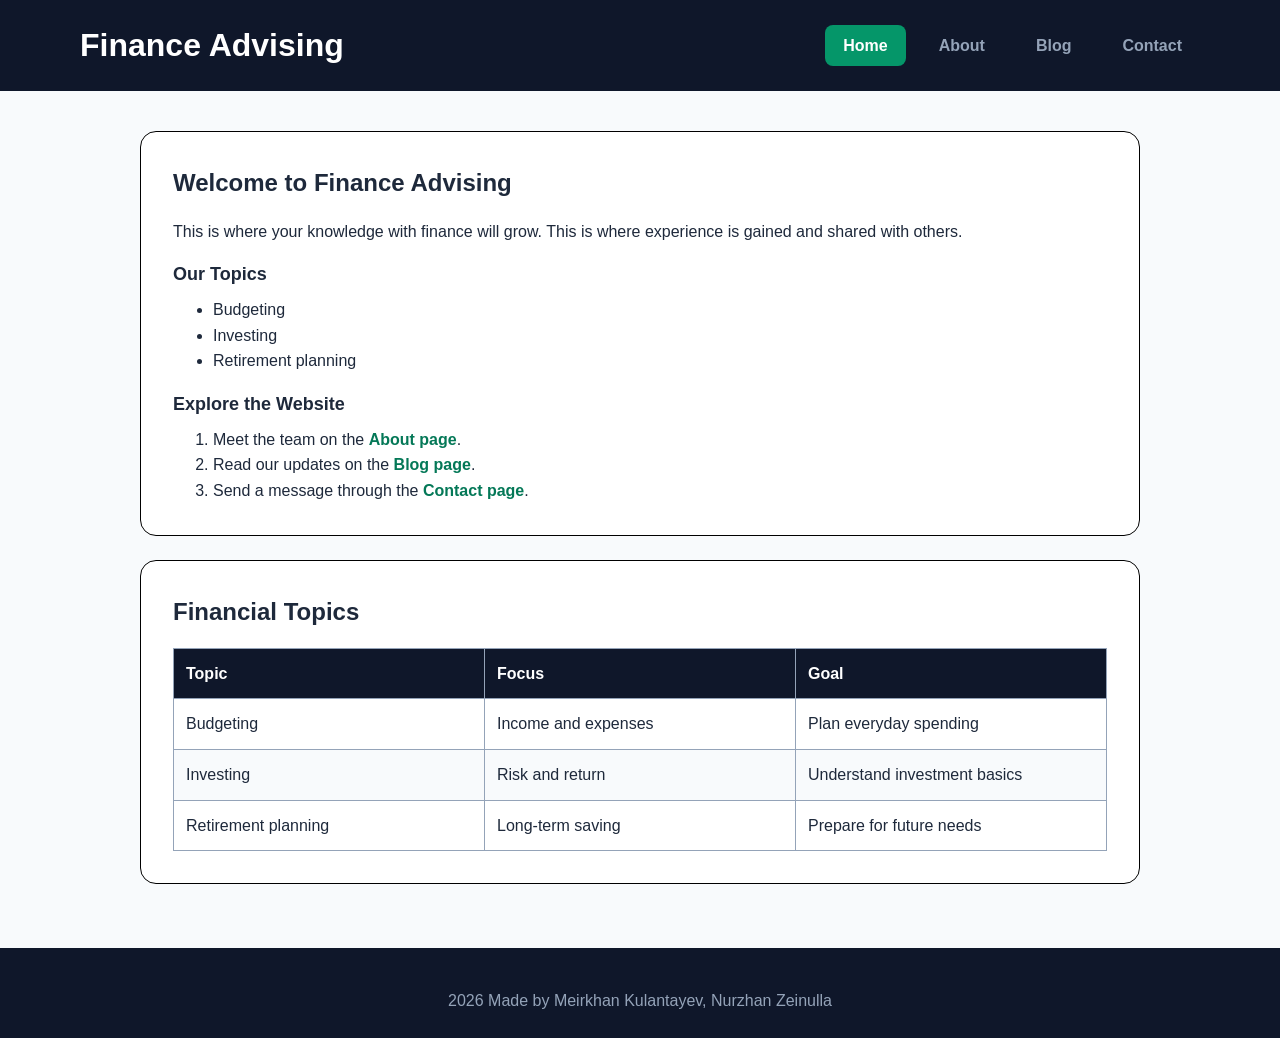
==== index.html @ 06b33c10 "index and contacts" ====
<!DOCTYPE html>
<html lang="en">
<head>
    <meta charset="UTF-8">
    <meta name="viewport" content="width=device-width, initial-scale=1.0">
    <link rel="stylesheet" href="css/style.css">
    <title>Home | Finance Advising</title>
</head>
<body class="assignment-page">

    <header>
        <div class = "logo">
            <h1>Finance Advising</h1>
        </div>

        <nav class = "nav" aria-label="Main navigation">
            <ul id = "nav-items">
                <li class="active"><a href = "index.html" aria-current="page">Home</a></li>
                <li><a href = "about.html">About</a></li>
                <li><a href = "blog.html">Blog</a></li>
                <li><a href = "contact.html">Contact</a></li>
            </ul>
        </nav>
    </header>

    <main> 
        <section class="content-card">
            <h2>Welcome to Finance Advising</h2>
            <p>This is where your knowledge with finance will grow. This is where experience is gained and shared with others.</p>
            <h3>Our Topics</h3>
            <ul>
                <li>Budgeting</li>
                <li>Investing</li>
                <li>Retirement planning</li>
            </ul>
            <h3>Explore the Website</h3>
            <ol>
                <li>Meet the team on the <a href="about.html">About page</a>.</li>
                <li>Read our updates on the <a href="blog.html">Blog page</a>.</li>
                <li>Send a message through the <a href="contact.html">Contact page</a>.</li>
            </ol>
        </section>

        <section class="content-card">
            <h2>Financial Topics</h2>
            <table>
                <thead>
                    <tr><th scope="col">Topic</th><th scope="col">Focus</th><th scope="col">Goal</th></tr>
                </thead>
                <tbody>
                    <tr><td>Budgeting</td><td>Income and expenses</td><td>Plan everyday spending</td></tr>
                    <tr><td>Investing</td><td>Risk and return</td><td>Understand investment basics</td></tr>
                    <tr><td>Retirement planning</td><td>Long-term saving</td><td>Prepare for future needs</td></tr>
                </tbody>
            </table>
        </section>

    </main>

    <footer class = "footer">
        <p>2026 Made by Meirkhan Kulantayev, Nurzhan Zeinulla</p>
    </footer>
    
</body>

</html>
---- css/style.css ----
* {
    margin: 0px;
    box-sizing: border-box;
    font-family: sans-serif;
}

body{
    display: flex;
    flex-direction: column;

    min-height: 100vh;

    background-color: #F8FAFC;
    color: #1E293B;
}


header{
    width: 100%;
    position: fixed;
    top: 0;
    left: 0;

    display: flex;
    align-items: center;
    justify-content: space-between;

    padding: 25px 80px;

    background-color: #0F172A;
    color: #FFFFFF;
}

header {
    width: 100%;
    position: fixed;
    top: 0;
    left: 0;

    display: flex;
    align-items: center;
    justify-content: space-between;

    padding: 20px 80px;

    background-color: #0F172A;
    color: #FFFFFF;
}


#nav-items{
    display: flex;
    align-items: center;
    list-style: none;
    gap: 15px;
}

#nav-items li a{
    display: inline-block;

    font-weight: 600;
    font-size: 16px;
    text-transform: capitalize;
    text-decoration: none;

    color: #94A3B8;

    padding: 8px 18px;
    border-radius: 8px;
}

#nav-items li a:hover{
    color: #FFFFFF;
}

#nav-items li.active a {
    background-color: #059669;
    color: #FFFFFF;
}


main {
    flex: 1;
    margin-top: 80px; 
    padding: 40px 100px;
    margin-left: auto;
    margin-right: auto;
    width: 100%;
}


.creators, .values, .post{
    margin-bottom: 24px;
    background-color: #FFFFFF;
    padding: 32px;
    border-radius: 16px;
    border: 1px solid #000000;
}

.creators{
    text-align: center;
}

.profile-img{
    width: 250px;
    height: 250px;
    border-radius: 50%;
    object-fit: cover;
    margin-bottom: 16px;
}

.values ul{
    list-style-type: none;
    display: flex;
    flex-direction: column;
    gap: 12px;
    margin-top: 12px;
}

.blog-posts{
    display: flex;
    flex-direction: column;
    gap: 20px;
}



.assignment-page {
    line-height: 1.6;
}

.assignment-page header {
    position: static;
    flex-wrap: wrap;
    gap: 16px;
}

.assignment-page main {
    max-width: 1200px;
    margin-top: 0;
}

.assignment-page h1 { font-size: 2rem; }
.assignment-page h2 { font-size: 1.5rem; margin-bottom: 16px; }
.assignment-page h3 { font-size: 1.125rem; margin: 16px 0 8px; }
.assignment-page p { margin-top: 16px; }

.content-card {
    margin-bottom: 24px;
    padding: 32px;
    border: 1px solid #000000;
    border-radius: 16px;
    background-color: #FFFFFF;
}

.content-card a {
    color: #047857;
    text-decoration: none;
    font-weight: 600;
}

.content-card a:hover { color: #0F172A; }

.team-members {
    display: flex;
    flex-wrap: wrap;
    gap: 32px;
    text-align: center;
}

.team-members .profile-img {
    width: 180px;
    height: 180px;
    max-width: 100%;
    margin-bottom: 0;
}

.content-card table {
    width: 100%;
    border-collapse: collapse;
    table-layout: fixed;
}

.content-card th, .content-card td {
    padding: 12px;
    border: 1px solid #94A3B8;
    text-align: left;
    overflow-wrap: anywhere;
}

.content-card th { background-color: #0F172A; color: #FFFFFF; }
.content-card tbody tr:nth-child(even) { background-color: #F8FAFC; }

#contact-form {
    display: flex;
    flex-direction: column;
    max-width: 640px;
    gap: 8px;
}

#contact-form label { font-weight: 600; }

#contact-form input, #contact-form select, #contact-form textarea {
    width: 100%;
    padding: 12px;
    margin-bottom: 16px;
    border: 1px solid #94A3B8;
    border-radius: 8px;
    background-color: #F8FAFC;
    color: #1E293B;
    font: inherit;
}

#contact-form textarea { resize: vertical; }

#contact-form button {
    align-self: flex-start;
    padding: 12px 24px;
    border: 1px solid #047857;
    border-radius: 8px;
    background-color: #047857;
    color: #FFFFFF;
    font: inherit;
    font-weight: 600;
    cursor: pointer;
}

#contact-form button:hover { background-color: #065F46; }

#contact-form input:focus, #contact-form select:focus,
#contact-form textarea:focus, #contact-form button:focus-visible,
.assignment-page a:focus-visible {
    outline: 3px solid #059669;
    outline-offset: 3px;
}

@media (max-width: 700px) {
    .assignment-page header { padding: 20px; }
    .assignment-page #nav-items { padding: 0; gap: 4px; flex-wrap: wrap; }
    .assignment-page #nav-items a { padding: 8px 12px; }
    .assignment-page main { padding: 24px 16px; }
    .content-card { padding: 20px; }
    .content-card th, .content-card td { padding: 8px; }
}

.footer{
    text-align: center;
    background-color: #0F172A;
    padding: 24px;
    background-color: #0F172A;
    color: #94A3B8;
}
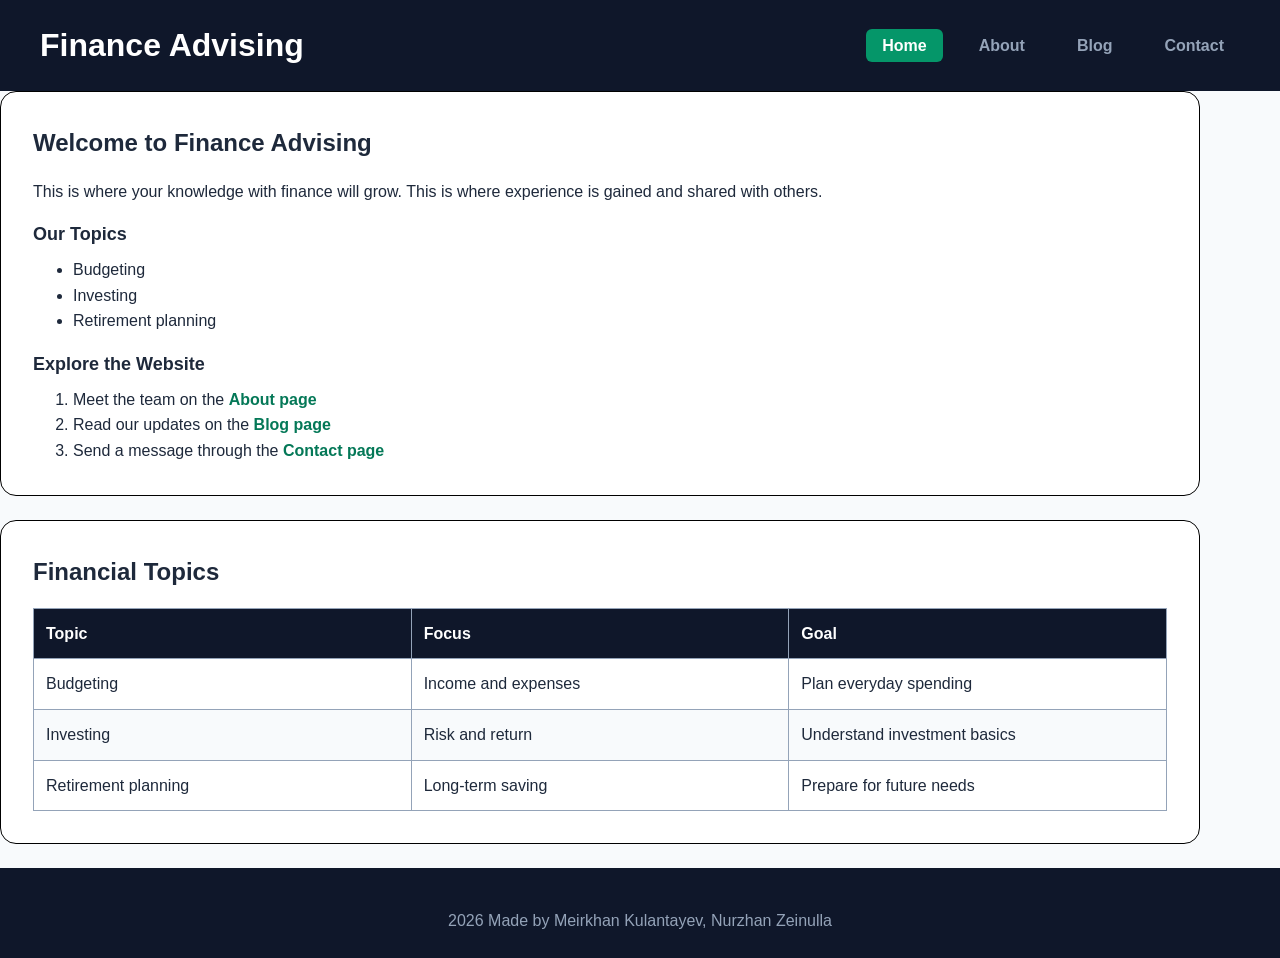
==== commit 31406b60: "stable 7 (awaiting Nurzhan)" ====
--- a/index.html
+++ b/index.html
@@ -1,66 +1,68 @@
 <!DOCTYPE html>
 <html lang="en">
-<head>
-    <meta charset="UTF-8">
-    <meta name="viewport" content="width=device-width, initial-scale=1.0">
-    <link rel="stylesheet" href="css/style.css">
-    <title>Home | Finance Advising</title>
-</head>
-<body class="assignment-page">
+    <head>
+        <meta charset="UTF-8">
+        <meta name="viewport" content="width=device-width, initial-scale=1.0">
+        <!-- Authors: Meirkhan Kulantayev, Nurzhan Zeinulla -->
+        <link rel="stylesheet" href="css/style.css">
+        <title>Home | Finance Advising</title>
+    </head>
+    
+    <body class="assignment-page">
 
-    <header>
-        <div class = "logo">
-            <h1>Finance Advising</h1>
-        </div>
+        <header>
+            <div class = "logo">
+                <h1>Finance Advising</h1>
+            </div>
 
-        <nav class = "nav" aria-label="Main navigation">
-            <ul id = "nav-items">
-                <li class="active"><a href = "index.html" aria-current="page">Home</a></li>
-                <li><a href = "about.html">About</a></li>
-                <li><a href = "blog.html">Blog</a></li>
-                <li><a href = "contact.html">Contact</a></li>
-            </ul>
-        </nav>
-    </header>
+            <nav class = "nav" aria-label="Main navigation">
+                <ul id = "nav-items">
+                    <li class="active"><a href = "index.html" aria-current="page">Home</a></li>
+                    <li><a href = "about.html">About</a></li>
+                    <li><a href = "blog.html">Blog</a></li>
+                    <li><a href = "contact.html">Contact</a></li>
+                </ul>
+            </nav>
+        </header>
 
-    <main> 
-        <section class="content-card">
-            <h2>Welcome to Finance Advising</h2>
-            <p>This is where your knowledge with finance will grow. This is where experience is gained and shared with others.</p>
-            <h3>Our Topics</h3>
-            <ul>
-                <li>Budgeting</li>
-                <li>Investing</li>
-                <li>Retirement planning</li>
-            </ul>
-            <h3>Explore the Website</h3>
-            <ol>
-                <li>Meet the team on the <a href="about.html">About page</a>.</li>
-                <li>Read our updates on the <a href="blog.html">Blog page</a>.</li>
-                <li>Send a message through the <a href="contact.html">Contact page</a>.</li>
-            </ol>
-        </section>
+        <main> 
+            <section class="content-card">
+                <h2>Welcome to Finance Advising</h2>
+                <p>This is where your knowledge with finance will grow. This is where experience is gained and shared with others.</p>
+                <h3>Our Topics</h3>
+                <ul>
+                    <li>Budgeting</li>
+                    <li>Investing</li>
+                    <li>Retirement planning</li>
+                </ul>
+                <h3>Explore the Website</h3>
+                <ol>
+                    <li>Meet the team on the <a href="about.html">About page</a></li>
+                    <li>Read our updates on the <a href="blog.html">Blog page</a></li>
+                    <li>Send a message through the <a href="contact.html">Contact page</a></li>
+                </ol>
+            </section>
 
-        <section class="content-card">
-            <h2>Financial Topics</h2>
-            <table>
-                <thead>
-                    <tr><th scope="col">Topic</th><th scope="col">Focus</th><th scope="col">Goal</th></tr>
-                </thead>
-                <tbody>
-                    <tr><td>Budgeting</td><td>Income and expenses</td><td>Plan everyday spending</td></tr>
-                    <tr><td>Investing</td><td>Risk and return</td><td>Understand investment basics</td></tr>
-                    <tr><td>Retirement planning</td><td>Long-term saving</td><td>Prepare for future needs</td></tr>
-                </tbody>
-            </table>
-        </section>
+            <section class="content-card">
+                <h2>Financial Topics</h2>
+                <table>
+                    <thead>
+                        <tr><th scope="col">Topic</th><th scope="col">Focus</th><th scope="col">Goal</th></tr>
+                    </thead>
+                    <tbody>
+                        <tr><td>Budgeting</td><td>Income and expenses</td><td>Plan everyday spending</td></tr>
+                        <tr><td>Investing</td><td>Risk and return</td><td>Understand investment basics</td></tr>
+                        <tr><td>Retirement planning</td><td>Long-term saving</td><td>Prepare for future needs</td></tr>
+                    </tbody>
+                </table>
+            </section>
 
-    </main>
+        </main>
 
-    <footer class = "footer">
-        <p>2026 Made by Meirkhan Kulantayev, Nurzhan Zeinulla</p>
-    </footer>
-    
-</body>
+        <footer class = "footer">
+            <p>2026 Made by Meirkhan Kulantayev, Nurzhan Zeinulla</p>
+        </footer>
+        
+    </body>
 
 </html>
--- a/css/style.css
+++ b/css/style.css
@@ -1,75 +1,52 @@
+html {
+    scroll-behavior: smooth;
+}
+
 * {
     margin: 0px;
     box-sizing: border-box;
     font-family: sans-serif;
 }
 
-body{
-    display: flex;
-    flex-direction: column;
-
+body {
+    display: flex;
+    flex-direction: column;
     min-height: 100vh;
-
     background-color: #F8FAFC;
     color: #1E293B;
-}
-
-
-header{
-    width: 100%;
-    position: fixed;
-    top: 0;
-    left: 0;
-
+    line-height: 1.6;
+}
+
+header {
     display: flex;
     align-items: center;
     justify-content: space-between;
-
-    padding: 25px 80px;
-
+    padding: 1.25rem 2.5rem;
     background-color: #0F172A;
     color: #FFFFFF;
 }
 
-header {
-    width: 100%;
-    position: fixed;
-    top: 0;
-    left: 0;
-
-    display: flex;
-    align-items: center;
-    justify-content: space-between;
-
-    padding: 20px 80px;
-
-    background-color: #0F172A;
-    color: #FFFFFF;
-}
-
-
-#nav-items{
+.logo {
+    font-size: 1.5rem;
+    font-weight: bold;
+}
+
+.nav #nav-items {
     display: flex;
     align-items: center;
     list-style: none;
-    gap: 15px;
-}
-
-#nav-items li a{
-    display: inline-block;
-
+    gap: 1.25rem;
+}
+
+.nav a {
+    color: #94A3B8;
+    text-decoration: none;
     font-weight: 600;
-    font-size: 16px;
-    text-transform: capitalize;
-    text-decoration: none;
-
-    color: #94A3B8;
-
-    padding: 8px 18px;
-    border-radius: 8px;
-}
-
-#nav-items li a:hover{
+    padding: 0.5rem 1rem;
+    border-radius: 6px;
+}
+
+.nav a:hover {
     color: #FFFFFF;
 }
 
@@ -78,18 +55,72 @@
     color: #FFFFFF;
 }
 
-
-main {
-    flex: 1;
-    margin-top: 80px; 
-    padding: 40px 100px;
-    margin-left: auto;
-    margin-right: auto;
-    width: 100%;
-}
-
-
-.creators, .values, .post{
+.page-layout {
+    display: grid;
+    grid-template-areas:
+        "header header"
+        "sidebar main"
+        "footer footer";
+    grid-template-columns: 260px 1fr;
+    grid-template-rows: auto 1fr auto;
+    min-height: 100vh;
+}
+
+.page-header { 
+    grid-area: header; 
+}
+
+.page-sidebar {
+    grid-area: sidebar;
+    background-color: #FFFFFF;
+    padding: 28px 20px;
+    border-right: 1px solid #E2E8F0;
+}
+
+.page-sidebar h3 {
+    font-size: 0.9rem;
+    text-transform: uppercase;
+    letter-spacing: 0.05em;
+    color: #64748B;
+    margin-bottom: 16px;
+    font-weight: 700;
+}
+
+.page-sidebar ul {
+    list-style: none;
+    padding: 0;
+    margin: 0;
+    display: flex;
+    flex-direction: column;
+    gap: 6px;
+}
+
+.page-sidebar a {
+    display: block;
+    padding: 10px 14px;
+    color: #334155;
+    text-decoration: none;
+    font-weight: 500;
+    font-size: 0.95rem;
+    border-radius: 8px;
+    transition: all 0.2s ease;
+}
+
+.page-sidebar a:hover {
+    background-color: #F1F5F9;
+    color: #047857; 
+}
+
+.page-main {
+    grid-area: main;
+    padding: 32px;
+}
+
+.page-footer { 
+    grid-area: footer;
+}
+
+.creators, .values, .post {
     margin-bottom: 24px;
     background-color: #FFFFFF;
     padding: 32px;
@@ -97,11 +128,11 @@
     border: 1px solid #000000;
 }
 
-.creators{
+.creators {
     text-align: center;
 }
 
-.profile-img{
+.profile-img {
     width: 250px;
     height: 250px;
     border-radius: 50%;
@@ -109,7 +140,7 @@
     margin-bottom: 16px;
 }
 
-.values ul{
+.values ul {
     list-style-type: none;
     display: flex;
     flex-direction: column;
@@ -117,13 +148,11 @@
     margin-top: 12px;
 }
 
-.blog-posts{
+.blog-posts {
     display: flex;
     flex-direction: column;
     gap: 20px;
 }
-
-
 
 .assignment-page {
     line-height: 1.6;
@@ -144,6 +173,122 @@
 .assignment-page h2 { font-size: 1.5rem; margin-bottom: 16px; }
 .assignment-page h3 { font-size: 1.125rem; margin: 16px 0 8px; }
 .assignment-page p { margin-top: 16px; }
+
+.card-row {
+    display: flex;
+    flex-wrap: wrap;
+    gap: 24px;
+    margin-bottom: 32px;
+}
+
+.card {
+    flex: 1 1 280px;
+    display: flex;
+    flex-direction: column;
+    background-color: #FFFFFF;
+    border: 1px solid #E2E8F0;
+    border-radius: 12px;
+    overflow: hidden;
+    transition: transform 0.3s ease, box-shadow 0.3s ease;
+}
+
+.card:hover {
+    transform: translateY(-4px);
+    box-shadow: 0 12px 20px rgba(0, 0, 0, 0.1);
+}
+
+.card-img {
+    width: 160px;
+    height: 160px;
+    object-fit: cover;
+    border-radius: 50%;
+    margin: 20px auto 0;
+}
+
+.card-content {
+    display: flex;
+    flex-direction: column;
+    flex-grow: 1;
+    padding: 20px;
+}
+
+.card-title {
+    font-size: 1.25rem;
+    margin-bottom: 8px;
+}
+
+.card-text {
+    margin-bottom: 16px;
+    flex-grow: 1;
+}
+
+.card-btn {
+    display: inline-block;
+    align-self: flex-start;
+    padding: 10px 18px;
+    background-color: #047857;
+    color: #FFFFFF !important;
+    border: none;
+    border-radius: 6px;
+    font-weight: 600;
+    cursor: pointer;
+    text-decoration: none;
+}
+
+.card-btn:hover {
+    background-color: #065F46;
+    color: #FFFFFF !important;
+}
+
+.gallery-grid {
+    display: grid;
+    grid-template-columns: repeat(auto-fill, minmax(220px, 1fr));
+    gap: 16px;
+    margin-top: 20px;
+}
+
+.gallery-item {
+    position: relative;
+    overflow: hidden;
+    border-radius: 8px;
+    height: 200px;
+}
+
+.gallery-item img {
+    width: 100%;
+    height: 100%;
+    object-fit: cover;
+    display: block;
+    transition: transform 0.3s ease;
+}
+
+.gallery-item:hover img {
+    transform: scale(1.05); 
+}
+
+.gallery-item .overlay {
+    display: flex;
+    align-items: center;
+    justify-content: center;
+    position: absolute;
+    top: 0;
+    left: 0;
+    width: 100%;
+    height: 100%;
+    background-color: rgba(15, 23, 42, 0.75);
+    color: #FFFFFF;
+    opacity: 0;
+    transition: opacity 0.3s ease;
+}
+
+.gallery-item:hover .overlay{
+    opacity: 1;
+}
+
+.caption{
+    font-weight: 600;
+    font-size: 1rem;
+}
 
 .content-card {
     margin-bottom: 24px;
@@ -153,13 +298,15 @@
     background-color: #FFFFFF;
 }
 
-.content-card a {
+.content-card a:not(.card-btn) {
     color: #047857;
     text-decoration: none;
     font-weight: 600;
 }
 
-.content-card a:hover { color: #0F172A; }
+.content-card a:not(.card-btn):hover {
+    color: #0F172A; 
+}
 
 .team-members {
     display: flex;
@@ -235,6 +382,15 @@
 }
 
 @media (max-width: 700px) {
+    .page-layout {
+        grid-template-areas:
+            "header"
+            "main"
+            "sidebar"
+            "footer";
+        grid-template-columns: 1fr;
+        grid-template-rows: auto auto 1fr auto;
+    }
     .assignment-page header { padding: 20px; }
     .assignment-page #nav-items { padding: 0; gap: 4px; flex-wrap: wrap; }
     .assignment-page #nav-items a { padding: 8px 12px; }
@@ -243,10 +399,9 @@
     .content-card th, .content-card td { padding: 8px; }
 }
 
-.footer{
+.footer {
     text-align: center;
-    background-color: #0F172A;
     padding: 24px;
     background-color: #0F172A;
     color: #94A3B8;
-}
+}
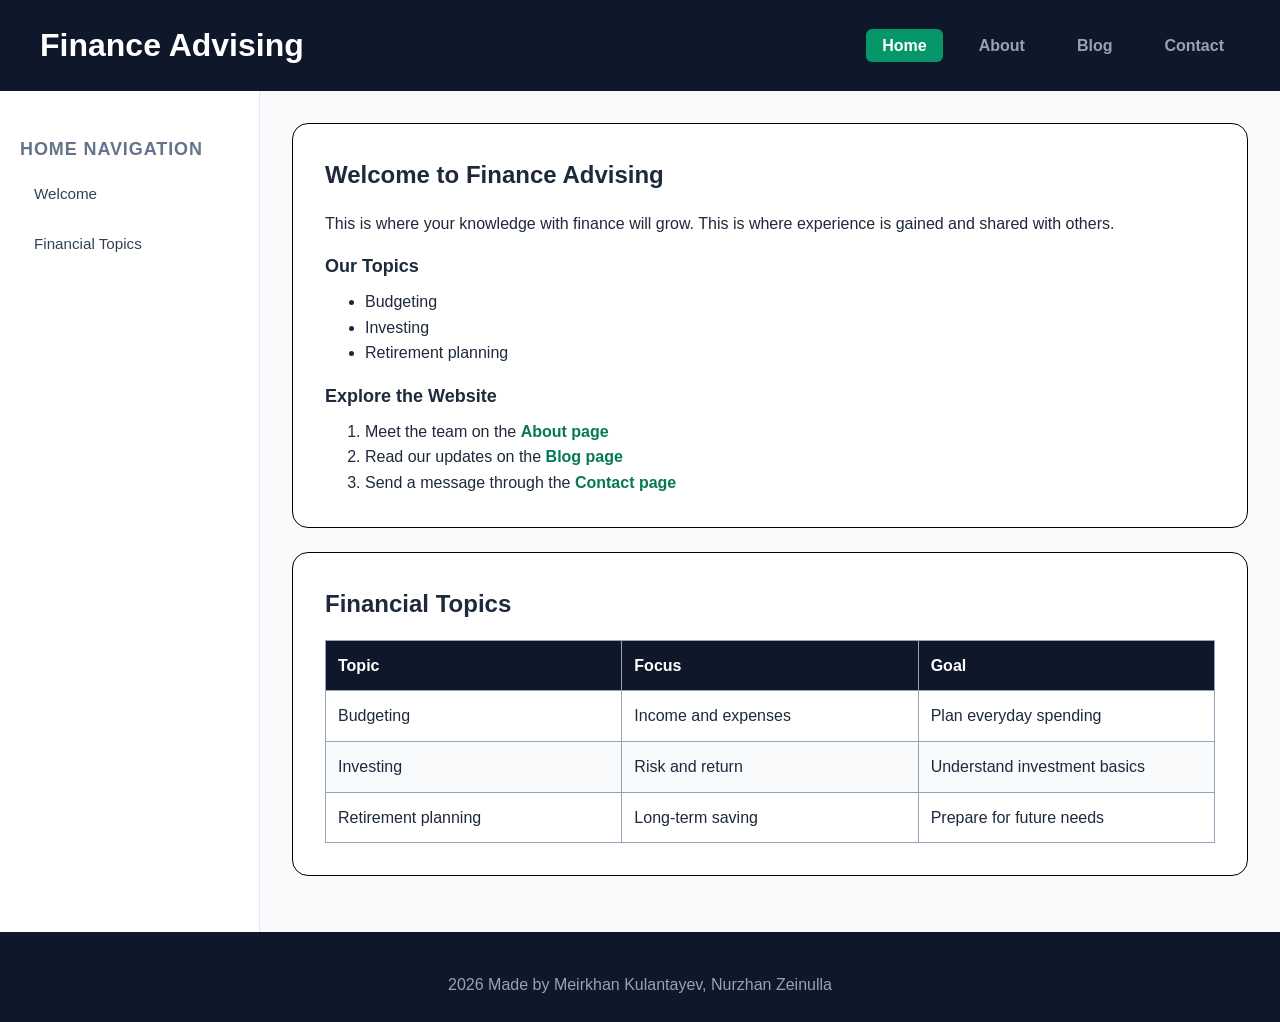
==== commit 9b9232b6: "Stable 7" ====
--- a/index.html
+++ b/index.html
@@ -8,9 +8,9 @@
         <title>Home | Finance Advising</title>
     </head>
     
-    <body class="assignment-page">
+    <body class="assignment-page page-layout">
 
-        <header>
+        <header class="page-header">
             <div class = "logo">
                 <h1>Finance Advising</h1>
             </div>
@@ -25,8 +25,16 @@
             </nav>
         </header>
 
-        <main> 
-            <section class="content-card">
+        <aside class="page-sidebar" aria-label="Home sections">
+            <h3>Home Navigation</h3>
+            <ul>
+                <li><a href="#welcome">Welcome</a></li>
+                <li><a href="#topics">Financial Topics</a></li>
+            </ul>
+        </aside>
+
+        <main class="page-main"> 
+            <section class="content-card" id="welcome">
                 <h2>Welcome to Finance Advising</h2>
                 <p>This is where your knowledge with finance will grow. This is where experience is gained and shared with others.</p>
                 <h3>Our Topics</h3>
@@ -43,7 +51,7 @@
                 </ol>
             </section>
 
-            <section class="content-card">
+            <section class="content-card" id="topics">
                 <h2>Financial Topics</h2>
                 <table>
                     <thead>
@@ -59,7 +67,7 @@
 
         </main>
 
-        <footer class = "footer">
+        <footer class="footer page-footer">
             <p>2026 Made by Meirkhan Kulantayev, Nurzhan Zeinulla</p>
         </footer>
         
--- a/css/style.css
+++ b/css/style.css
@@ -19,6 +19,8 @@
 
 header {
     display: flex;
+    flex-wrap: wrap;
+    gap: 16px;
     align-items: center;
     justify-content: space-between;
     padding: 1.25rem 2.5rem;
@@ -33,6 +35,8 @@
 
 .nav #nav-items {
     display: flex;
+    flex-wrap: wrap;
+    padding: 0;
     align-items: center;
     list-style: none;
     gap: 1.25rem;
@@ -61,7 +65,7 @@
         "header header"
         "sidebar main"
         "footer footer";
-    grid-template-columns: 260px 1fr;
+    grid-template-columns: 260px minmax(0, 1fr);
     grid-template-rows: auto 1fr auto;
     min-height: 100vh;
 }
@@ -113,6 +117,7 @@
 
 .page-main {
     grid-area: main;
+    min-width: 0;
     padding: 32px;
 }
 
@@ -164,11 +169,6 @@
     gap: 16px;
 }
 
-.assignment-page main {
-    max-width: 1200px;
-    margin-top: 0;
-}
-
 .assignment-page h1 { font-size: 2rem; }
 .assignment-page h2 { font-size: 1.5rem; margin-bottom: 16px; }
 .assignment-page h3 { font-size: 1.125rem; margin: 16px 0 8px; }
@@ -183,6 +183,7 @@
 
 .card {
     flex: 1 1 280px;
+    min-width: 0;
     display: flex;
     flex-direction: column;
     background-color: #FFFFFF;
@@ -242,7 +243,7 @@
 
 .gallery-grid {
     display: grid;
-    grid-template-columns: repeat(auto-fill, minmax(220px, 1fr));
+    grid-template-columns: repeat(auto-fill, minmax(min(220px, 100%), 1fr));
     gap: 16px;
     margin-top: 20px;
 }
@@ -391,10 +392,12 @@
         grid-template-columns: 1fr;
         grid-template-rows: auto auto 1fr auto;
     }
-    .assignment-page header { padding: 20px; }
-    .assignment-page #nav-items { padding: 0; gap: 4px; flex-wrap: wrap; }
-    .assignment-page #nav-items a { padding: 8px 12px; }
-    .assignment-page main { padding: 24px 16px; }
+    header { padding: 20px; }
+    .logo { font-size: 1rem; }
+    .nav #nav-items { gap: 4px; }
+    .nav #nav-items a { display: block; padding: 8px 12px; }
+    .page-main { padding: 24px 16px; }
+    .page-sidebar { border-right: 0; border-top: 1px solid #E2E8F0; }
     .content-card { padding: 20px; }
     .content-card th, .content-card td { padding: 8px; }
 }
@@ -404,4 +407,4 @@
     padding: 24px;
     background-color: #0F172A;
     color: #94A3B8;
-}+}
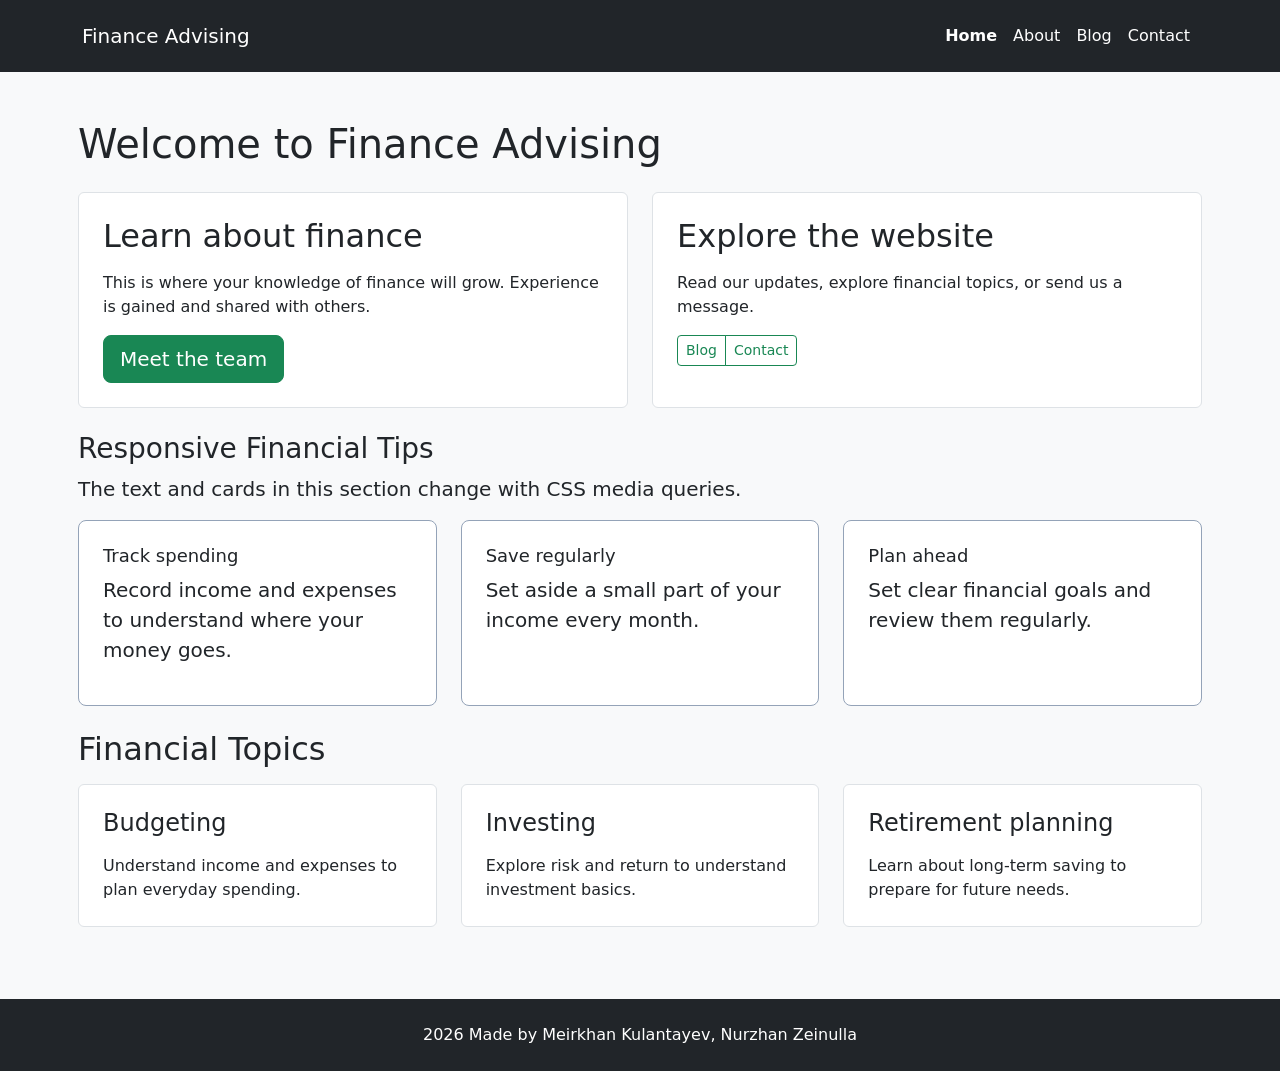
==== commit 746a3fc1: "stable 8" ====
--- a/index.html
+++ b/index.html
@@ -1,76 +1,99 @@
 <!DOCTYPE html>
 <html lang="en">
-    <head>
-        <meta charset="UTF-8">
-        <meta name="viewport" content="width=device-width, initial-scale=1.0">
-        <!-- Authors: Meirkhan Kulantayev, Nurzhan Zeinulla -->
-        <link rel="stylesheet" href="css/style.css">
-        <title>Home | Finance Advising</title>
-    </head>
-    
-    <body class="assignment-page page-layout">
+<head>
+    <meta charset="UTF-8">
+    <meta name="viewport" content="width=device-width, initial-scale=1">
+    <title>Welcome to Finance Advising | Finance Advising</title>
+    <link href="https://cdn.jsdelivr.net/npm/bootstrap@5.3.8/dist/css/bootstrap.min.css" rel="stylesheet" integrity="sha384-sRIl4kxILFvY47J16cr9ZwB07vP4J8+LH7qKQnuqkuIAvNWLzeN8tE5YBujZqJLB" crossorigin="anonymous">
+    <link rel="stylesheet" href="css/style.css">
+</head>
+<body class="d-flex flex-column min-vh-100 bg-light text-dark">
+    <a class="visually-hidden-focusable p-2" href="#main">Skip to content</a>
+    <header>
+        <nav class="navbar navbar-expand-lg bg-dark py-3" data-bs-theme="dark" aria-label="Main navigation">
+            <div class="container">
+                <a class="navbar-brand" href="index.html">Finance Advising</a>
+                <button class="navbar-toggler" type="button" data-bs-toggle="collapse" data-bs-target="#main-nav" aria-controls="main-nav" aria-expanded="false" aria-label="Toggle navigation">
+                    <span class="navbar-toggler-icon"></span>
+                </button>
+                <div class="collapse navbar-collapse" id="main-nav">
+                    <ul class="navbar-nav ms-auto mb-0">
+                    <li class="nav-item"><a class="nav-link text-white active fw-bold" href="index.html" aria-current="page">Home</a></li>
+                    <li class="nav-item"><a class="nav-link text-white" href="about.html">About</a></li>
+                    <li class="nav-item"><a class="nav-link text-white" href="blog.html">Blog</a></li>
+                    <li class="nav-item"><a class="nav-link text-white" href="contact.html">Contact</a></li>
+                    </ul>
+                </div>
+            </div>
+        </nav>
+    </header>
+    <main class="container flex-grow-1 py-4 py-lg-5 px-3 px-sm-2" id="main">
+        <h1 class="mb-4">Welcome to Finance Advising</h1>
+        <section class="row g-4 mb-4" aria-label="Introduction">
+            <div class="col-12 col-lg-6">
+                <div class="bg-white border rounded p-3 p-lg-4 h-100">
+                    <h2 class="mb-3">Learn about finance</h2>
+                    <p class="mb-3">This is where your knowledge of finance will grow. Experience is gained and shared with others.</p>
+                    <a class="btn btn-success btn-lg" href="about.html">Meet the team</a>
+                </div>
+            </div>
+            <div class="col-12 col-lg-6">
+                <div class="bg-white border rounded p-3 p-lg-4 h-100">
+                    <h2 class="mb-3">Explore the website</h2>
+                    <p class="mb-3">Read our updates, explore financial topics, or send us a message.</p>
+                    <div class="btn-group" role="group" aria-label="Explore pages">
+                        <a class="btn btn-outline-success btn-sm" href="blog.html">Blog</a>
+                        <a class="btn btn-outline-success btn-sm" href="contact.html">Contact</a>
+                    </div>
+                </div>
+            </div>
+        </section>
+        <section class="responsive-demo mt-4" aria-labelledby="responsive-title">
+            <h2 id="responsive-title">Responsive Financial Tips</h2>
+            <p>The text and cards in this section change with CSS media queries.</p>
+            <div class="media-card-grid">
+                <article class="media-card">
+                    <h3>Track spending</h3>
+                    <p>Record income and expenses to understand where your money goes.</p>
+                </article>
+                <article class="media-card">
+                    <h3>Save regularly</h3>
+                    <p>Set aside a small part of your income every month.</p>
+                </article>
+                <article class="media-card">
+                    <h3>Plan ahead</h3>
+                    <p>Set clear financial goals and review them regularly.</p>
+                </article>
+            </div>
+        </section>
+        <section id="topics" class="mt-lg-4" aria-labelledby="topics-title">
+            <h2 class="mb-3" id="topics-title">Financial Topics</h2>
+            <div class="row g-4">
+                <div class="col-12 col-md-6 col-lg-4">
+                    <article class="bg-white border rounded p-3 p-lg-4 h-100">
+                        <h3 class="h4 mb-3">Budgeting</h3>
+                        <p class="mb-0">Understand income and expenses to plan everyday spending.</p>
+                    </article>
+                </div>
+                <div class="col-12 col-md-6 col-lg-4">
+                    <article class="bg-white border rounded p-3 p-lg-4 h-100">
+                        <h3 class="h4 mb-3">Investing</h3>
+                        <p class="mb-0">Explore risk and return to understand investment basics.</p>
+                    </article>
+                </div>
+                <div class="col-12 col-md-6 col-lg-4">
+                    <article class="bg-white border rounded p-3 p-lg-4 h-100">
+                        <h3 class="h4 mb-3">Retirement planning</h3>
+                        <p class="mb-0">Learn about long-term saving to prepare for future needs.</p>
+                    </article>
+                </div>
+            </div>
+        </section>
+    </main>
+    <footer class="bg-dark text-white text-center p-4 mt-4">
+        <p class="mb-0">2026 Made by Meirkhan Kulantayev, Nurzhan Zeinulla</p>
+    </footer>
+    <script src="https://cdn.jsdelivr.net/npm/bootstrap@5.3.8/dist/js/bootstrap.bundle.min.js" integrity="sha384-FKyoEForCGlyvwx9Hj09JcYn3nv7wiPVlz7YYwJrWVcXK/BmnVDxM+D2scQbITxI" crossorigin="anonymous"></script>
 
-        <header class="page-header">
-            <div class = "logo">
-                <h1>Finance Advising</h1>
-            </div>
-
-            <nav class = "nav" aria-label="Main navigation">
-                <ul id = "nav-items">
-                    <li class="active"><a href = "index.html" aria-current="page">Home</a></li>
-                    <li><a href = "about.html">About</a></li>
-                    <li><a href = "blog.html">Blog</a></li>
-                    <li><a href = "contact.html">Contact</a></li>
-                </ul>
-            </nav>
-        </header>
-
-        <aside class="page-sidebar" aria-label="Home sections">
-            <h3>Home Navigation</h3>
-            <ul>
-                <li><a href="#welcome">Welcome</a></li>
-                <li><a href="#topics">Financial Topics</a></li>
-            </ul>
-        </aside>
-
-        <main class="page-main"> 
-            <section class="content-card" id="welcome">
-                <h2>Welcome to Finance Advising</h2>
-                <p>This is where your knowledge with finance will grow. This is where experience is gained and shared with others.</p>
-                <h3>Our Topics</h3>
-                <ul>
-                    <li>Budgeting</li>
-                    <li>Investing</li>
-                    <li>Retirement planning</li>
-                </ul>
-                <h3>Explore the Website</h3>
-                <ol>
-                    <li>Meet the team on the <a href="about.html">About page</a></li>
-                    <li>Read our updates on the <a href="blog.html">Blog page</a></li>
-                    <li>Send a message through the <a href="contact.html">Contact page</a></li>
-                </ol>
-            </section>
-
-            <section class="content-card" id="topics">
-                <h2>Financial Topics</h2>
-                <table>
-                    <thead>
-                        <tr><th scope="col">Topic</th><th scope="col">Focus</th><th scope="col">Goal</th></tr>
-                    </thead>
-                    <tbody>
-                        <tr><td>Budgeting</td><td>Income and expenses</td><td>Plan everyday spending</td></tr>
-                        <tr><td>Investing</td><td>Risk and return</td><td>Understand investment basics</td></tr>
-                        <tr><td>Retirement planning</td><td>Long-term saving</td><td>Prepare for future needs</td></tr>
-                    </tbody>
-                </table>
-            </section>
-
-        </main>
-
-        <footer class="footer page-footer">
-            <p>2026 Made by Meirkhan Kulantayev, Nurzhan Zeinulla</p>
-        </footer>
-        
-    </body>
-
+</body>
 </html>
--- a/css/style.css
+++ b/css/style.css
@@ -1,410 +1,73 @@
-html {
-    scroll-behavior: smooth;
+.team-photo {
+    height: 240px;
+    object-fit: contain;
+    background-color: #e2e8f0;
 }
 
-* {
-    margin: 0px;
-    box-sizing: border-box;
-    font-family: sans-serif;
+.gallery-photo {
+    aspect-ratio: 16 / 9;
+    object-fit: cover;
 }
 
-body {
-    display: flex;
-    flex-direction: column;
-    min-height: 100vh;
-    background-color: #F8FAFC;
-    color: #1E293B;
-    line-height: 1.6;
+.carousel-indicators {
+    background-color: #212529;
+    border-radius: 8px;
 }
 
-header {
-    display: flex;
-    flex-wrap: wrap;
-    gap: 16px;
-    align-items: center;
-    justify-content: space-between;
-    padding: 1.25rem 2.5rem;
-    background-color: #0F172A;
-    color: #FFFFFF;
-}
-
-.logo {
-    font-size: 1.5rem;
-    font-weight: bold;
-}
-
-.nav #nav-items {
-    display: flex;
-    flex-wrap: wrap;
-    padding: 0;
-    align-items: center;
-    list-style: none;
-    gap: 1.25rem;
-}
-
-.nav a {
-    color: #94A3B8;
-    text-decoration: none;
-    font-weight: 600;
-    padding: 0.5rem 1rem;
-    border-radius: 6px;
-}
-
-.nav a:hover {
-    color: #FFFFFF;
-}
-
-#nav-items li.active a {
-    background-color: #059669;
-    color: #FFFFFF;
-}
-
-.page-layout {
-    display: grid;
-    grid-template-areas:
-        "header header"
-        "sidebar main"
-        "footer footer";
-    grid-template-columns: 260px minmax(0, 1fr);
-    grid-template-rows: auto 1fr auto;
-    min-height: 100vh;
-}
-
-.page-header { 
-    grid-area: header; 
-}
-
-.page-sidebar {
-    grid-area: sidebar;
-    background-color: #FFFFFF;
-    padding: 28px 20px;
-    border-right: 1px solid #E2E8F0;
-}
-
-.page-sidebar h3 {
-    font-size: 0.9rem;
-    text-transform: uppercase;
-    letter-spacing: 0.05em;
-    color: #64748B;
-    margin-bottom: 16px;
-    font-weight: 700;
-}
-
-.page-sidebar ul {
-    list-style: none;
-    padding: 0;
-    margin: 0;
-    display: flex;
-    flex-direction: column;
-    gap: 6px;
-}
-
-.page-sidebar a {
-    display: block;
-    padding: 10px 14px;
-    color: #334155;
-    text-decoration: none;
-    font-weight: 500;
-    font-size: 0.95rem;
-    border-radius: 8px;
-    transition: all 0.2s ease;
-}
-
-.page-sidebar a:hover {
-    background-color: #F1F5F9;
-    color: #047857; 
-}
-
-.page-main {
-    grid-area: main;
-    min-width: 0;
-    padding: 32px;
-}
-
-.page-footer { 
-    grid-area: footer;
-}
-
-.creators, .values, .post {
-    margin-bottom: 24px;
-    background-color: #FFFFFF;
-    padding: 32px;
-    border-radius: 16px;
-    border: 1px solid #000000;
-}
-
-.creators {
-    text-align: center;
-}
-
-.profile-img {
-    width: 250px;
-    height: 250px;
-    border-radius: 50%;
-    object-fit: cover;
-    margin-bottom: 16px;
-}
-
-.values ul {
-    list-style-type: none;
-    display: flex;
-    flex-direction: column;
-    gap: 12px;
-    margin-top: 12px;
-}
-
-.blog-posts {
-    display: flex;
-    flex-direction: column;
-    gap: 20px;
-}
-
-.assignment-page {
-    line-height: 1.6;
-}
-
-.assignment-page header {
-    position: static;
-    flex-wrap: wrap;
-    gap: 16px;
-}
-
-.assignment-page h1 { font-size: 2rem; }
-.assignment-page h2 { font-size: 1.5rem; margin-bottom: 16px; }
-.assignment-page h3 { font-size: 1.125rem; margin: 16px 0 8px; }
-.assignment-page p { margin-top: 16px; }
-
-.card-row {
-    display: flex;
-    flex-wrap: wrap;
-    gap: 24px;
-    margin-bottom: 32px;
-}
-
-.card {
-    flex: 1 1 280px;
-    min-width: 0;
-    display: flex;
-    flex-direction: column;
-    background-color: #FFFFFF;
-    border: 1px solid #E2E8F0;
-    border-radius: 12px;
-    overflow: hidden;
-    transition: transform 0.3s ease, box-shadow 0.3s ease;
-}
-
-.card:hover {
-    transform: translateY(-4px);
-    box-shadow: 0 12px 20px rgba(0, 0, 0, 0.1);
-}
-
-.card-img {
-    width: 160px;
-    height: 160px;
-    object-fit: cover;
-    border-radius: 50%;
-    margin: 20px auto 0;
-}
-
-.card-content {
-    display: flex;
-    flex-direction: column;
-    flex-grow: 1;
-    padding: 20px;
-}
-
-.card-title {
-    font-size: 1.25rem;
-    margin-bottom: 8px;
-}
-
-.card-text {
-    margin-bottom: 16px;
-    flex-grow: 1;
-}
-
-.card-btn {
-    display: inline-block;
-    align-self: flex-start;
-    padding: 10px 18px;
-    background-color: #047857;
-    color: #FFFFFF !important;
-    border: none;
-    border-radius: 6px;
-    font-weight: 600;
-    cursor: pointer;
-    text-decoration: none;
-}
-
-.card-btn:hover {
-    background-color: #065F46;
-    color: #FFFFFF !important;
-}
-
-.gallery-grid {
-    display: grid;
-    grid-template-columns: repeat(auto-fill, minmax(min(220px, 100%), 1fr));
-    gap: 16px;
-    margin-top: 20px;
-}
-
-.gallery-item {
-    position: relative;
-    overflow: hidden;
-    border-radius: 8px;
-    height: 200px;
-}
-
-.gallery-item img {
-    width: 100%;
-    height: 100%;
-    object-fit: cover;
-    display: block;
-    transition: transform 0.3s ease;
-}
-
-.gallery-item:hover img {
-    transform: scale(1.05); 
-}
-
-.gallery-item .overlay {
-    display: flex;
-    align-items: center;
-    justify-content: center;
-    position: absolute;
-    top: 0;
-    left: 0;
-    width: 100%;
-    height: 100%;
-    background-color: rgba(15, 23, 42, 0.75);
-    color: #FFFFFF;
-    opacity: 0;
-    transition: opacity 0.3s ease;
-}
-
-.gallery-item:hover .overlay{
-    opacity: 1;
-}
-
-.caption{
-    font-weight: 600;
-    font-size: 1rem;
-}
-
-.content-card {
-    margin-bottom: 24px;
-    padding: 32px;
-    border: 1px solid #000000;
-    border-radius: 16px;
-    background-color: #FFFFFF;
-}
-
-.content-card a:not(.card-btn) {
-    color: #047857;
-    text-decoration: none;
-    font-weight: 600;
-}
-
-.content-card a:not(.card-btn):hover {
-    color: #0F172A; 
-}
-
-.team-members {
-    display: flex;
-    flex-wrap: wrap;
-    gap: 32px;
-    text-align: center;
-}
-
-.team-members .profile-img {
-    width: 180px;
-    height: 180px;
-    max-width: 100%;
-    margin-bottom: 0;
-}
-
-.content-card table {
-    width: 100%;
-    border-collapse: collapse;
-    table-layout: fixed;
-}
-
-.content-card th, .content-card td {
-    padding: 12px;
-    border: 1px solid #94A3B8;
-    text-align: left;
-    overflow-wrap: anywhere;
-}
-
-.content-card th { background-color: #0F172A; color: #FFFFFF; }
-.content-card tbody tr:nth-child(even) { background-color: #F8FAFC; }
-
-#contact-form {
-    display: flex;
-    flex-direction: column;
-    max-width: 640px;
-    gap: 8px;
-}
-
-#contact-form label { font-weight: 600; }
-
-#contact-form input, #contact-form select, #contact-form textarea {
-    width: 100%;
-    padding: 12px;
-    margin-bottom: 16px;
-    border: 1px solid #94A3B8;
-    border-radius: 8px;
-    background-color: #F8FAFC;
-    color: #1E293B;
-    font: inherit;
-}
-
-#contact-form textarea { resize: vertical; }
-
-#contact-form button {
-    align-self: flex-start;
-    padding: 12px 24px;
-    border: 1px solid #047857;
-    border-radius: 8px;
-    background-color: #047857;
-    color: #FFFFFF;
-    font: inherit;
-    font-weight: 600;
-    cursor: pointer;
-}
-
-#contact-form button:hover { background-color: #065F46; }
-
-#contact-form input:focus, #contact-form select:focus,
-#contact-form textarea:focus, #contact-form button:focus-visible,
-.assignment-page a:focus-visible {
-    outline: 3px solid #059669;
+a:focus-visible, button:focus-visible {
+    outline: 3px solid #0d6efd;
     outline-offset: 3px;
 }
 
-@media (max-width: 700px) {
-    .page-layout {
-        grid-template-areas:
-            "header"
-            "main"
-            "sidebar"
-            "footer";
-        grid-template-columns: 1fr;
-        grid-template-rows: auto auto 1fr auto;
-    }
-    header { padding: 20px; }
-    .logo { font-size: 1rem; }
-    .nav #nav-items { gap: 4px; }
-    .nav #nav-items a { display: block; padding: 8px 12px; }
-    .page-main { padding: 24px 16px; }
-    .page-sidebar { border-right: 0; border-top: 1px solid #E2E8F0; }
-    .content-card { padding: 20px; }
-    .content-card th, .content-card td { padding: 8px; }
+.responsive-demo h2 {
+    font-size: 20px;
 }
 
-.footer {
-    text-align: center;
+.responsive-demo p {
+    font-size: 16px;
+}
+
+.media-card-grid {
+    display: grid;
+    grid-template-columns: 1fr;
+    gap: 24px;
+}
+
+.media-card {
     padding: 24px;
-    background-color: #0F172A;
-    color: #94A3B8;
+    border: 1px solid #94a3b8;
+    border-radius: 8px;
+    background-color: white;
 }
+
+.media-card h3 {
+    font-size: 18px;
+}
+
+@media (min-width: 768px) {
+    .responsive-demo h2 {
+        font-size: 24px;
+    }
+
+    .responsive-demo p {
+        font-size: 18px;
+    }
+
+    .media-card-grid {
+        grid-template-columns: repeat(2, 1fr);
+    }
+}
+
+@media (min-width: 992px) {
+    .responsive-demo h2 {
+        font-size: 28px;
+    }
+
+    .responsive-demo p {
+        font-size: 20px;
+    }
+
+    .media-card-grid {
+        grid-template-columns: repeat(3, 1fr);
+    }
+}
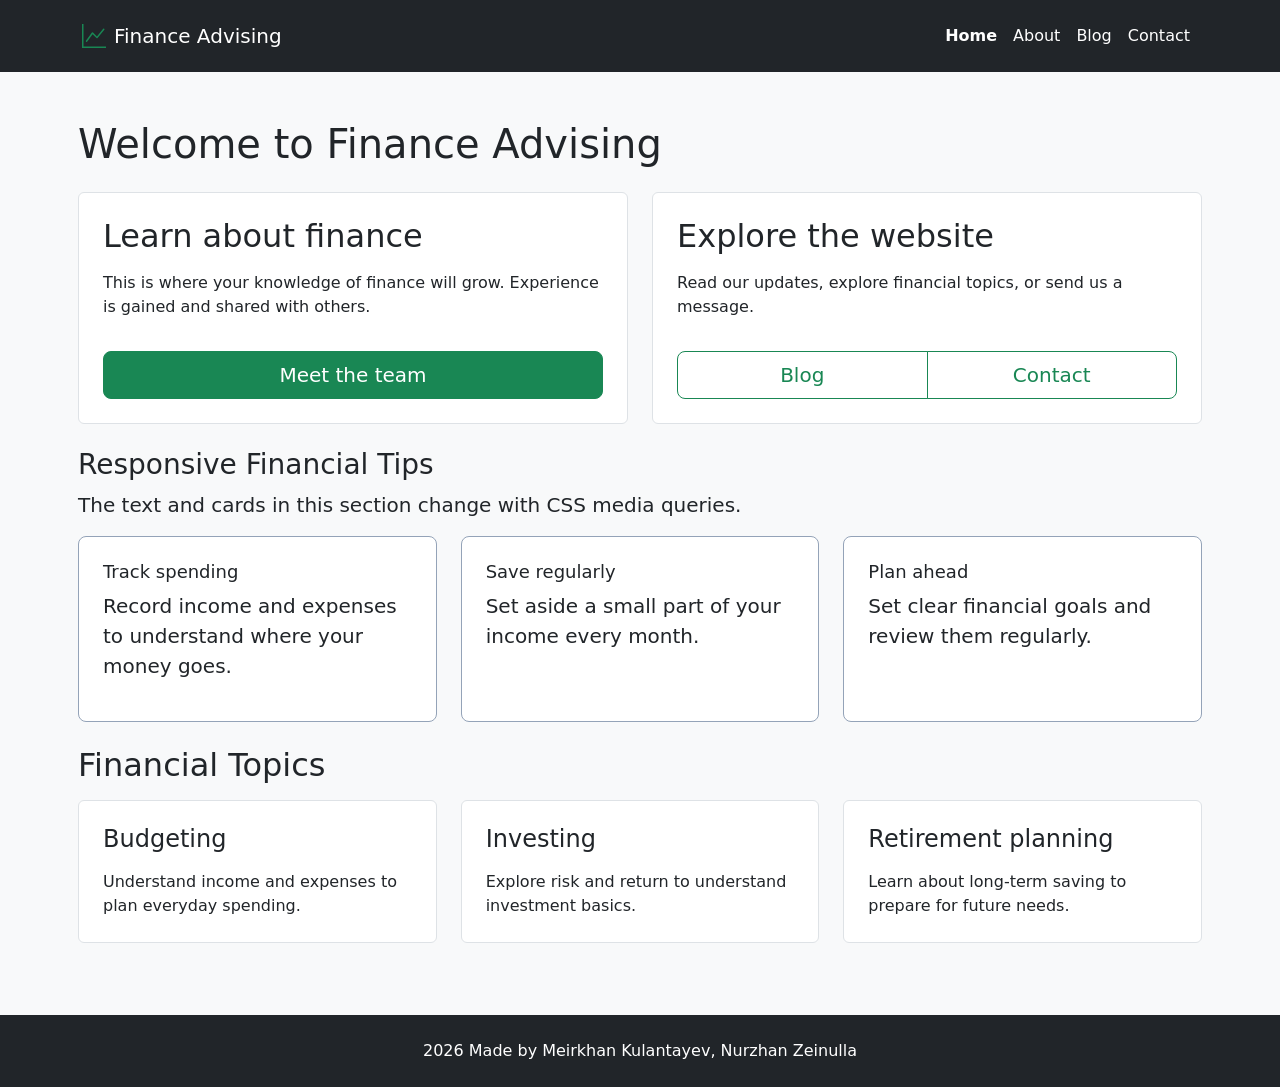
==== commit d327971f: "stable 9" ====
--- a/index.html
+++ b/index.html
@@ -12,16 +12,21 @@
     <header>
         <nav class="navbar navbar-expand-lg bg-dark py-3" data-bs-theme="dark" aria-label="Main navigation">
             <div class="container">
-                <a class="navbar-brand" href="index.html">Finance Advising</a>
+                <a class="navbar-brand d-flex align-items-center gap-2" href="index.html">
+                    <svg xmlns="http://www.w3.org/2000/svg" width="24" height="24" fill="currentColor" class="bi bi-graph-up-arrow text-success" viewBox="0 0 16 16">
+                        <path fill-rule="evenodd" d="M0 0h1v15h15v1H0zm14.817 3.113a.5.5 0 0 1 .07.704l-4.5 5.5a.5.5 0 0 1-.74.037L7.06 6.767l-3.656 5.027a.5.5 0 0 1-.808-.588l4-5.5a.5.5 0 0 1 .758-.06l2.609 2.61 4.15-5.073a.5.5 0 0 1 .704-.07"/>
+                    </svg>
+                    <span>Finance Advising</span>
+                </a>
                 <button class="navbar-toggler" type="button" data-bs-toggle="collapse" data-bs-target="#main-nav" aria-controls="main-nav" aria-expanded="false" aria-label="Toggle navigation">
                     <span class="navbar-toggler-icon"></span>
                 </button>
                 <div class="collapse navbar-collapse" id="main-nav">
                     <ul class="navbar-nav ms-auto mb-0">
-                    <li class="nav-item"><a class="nav-link text-white active fw-bold" href="index.html" aria-current="page">Home</a></li>
-                    <li class="nav-item"><a class="nav-link text-white" href="about.html">About</a></li>
-                    <li class="nav-item"><a class="nav-link text-white" href="blog.html">Blog</a></li>
-                    <li class="nav-item"><a class="nav-link text-white" href="contact.html">Contact</a></li>
+                        <li class="nav-item"><a class="nav-link text-white active fw-bold" href="index.html" aria-current="page">Home</a></li>
+                        <li class="nav-item"><a class="nav-link text-white" href="about.html">About</a></li>
+                        <li class="nav-item"><a class="nav-link text-white" href="blog.html">Blog</a></li>
+                        <li class="nav-item"><a class="nav-link text-white" href="contact.html">Contact</a></li>
                     </ul>
                 </div>
             </div>
@@ -31,19 +36,27 @@
         <h1 class="mb-4">Welcome to Finance Advising</h1>
         <section class="row g-4 mb-4" aria-label="Introduction">
             <div class="col-12 col-lg-6">
-                <div class="bg-white border rounded p-3 p-lg-4 h-100">
-                    <h2 class="mb-3">Learn about finance</h2>
-                    <p class="mb-3">This is where your knowledge of finance will grow. Experience is gained and shared with others.</p>
-                    <a class="btn btn-success btn-lg" href="about.html">Meet the team</a>
+                <div class="bg-white border rounded p-3 p-lg-4 h-100 d-flex flex-column justify-content-between">
+                    <div>
+                        <h2 class="mb-3">Learn about finance</h2>
+                        <p class="mb-3">This is where your knowledge of finance will grow. Experience is gained and shared with others.</p>
+                    </div>
+                    <div class="text-center text-sm-start mt-3">
+                        <a class="btn btn-success btn-lg w-100 w-sm-auto" href="about.html">Meet the team</a>
+                    </div>
                 </div>
             </div>
             <div class="col-12 col-lg-6">
-                <div class="bg-white border rounded p-3 p-lg-4 h-100">
-                    <h2 class="mb-3">Explore the website</h2>
-                    <p class="mb-3">Read our updates, explore financial topics, or send us a message.</p>
-                    <div class="btn-group" role="group" aria-label="Explore pages">
-                        <a class="btn btn-outline-success btn-sm" href="blog.html">Blog</a>
-                        <a class="btn btn-outline-success btn-sm" href="contact.html">Contact</a>
+                <div class="bg-white border rounded p-3 p-lg-4 h-100 d-flex flex-column justify-content-between">
+                    <div>
+                        <h2 class="mb-3">Explore the website</h2>
+                        <p class="mb-3">Read our updates, explore financial topics, or send us a message.</p>
+                    </div>
+                    <div class="d-flex justify-content-center mt-3">
+                        <div class="btn-group w-100" role="group" aria-label="Explore pages">
+                            <a class="btn btn-outline-success btn-lg w-50" href="blog.html">Blog</a>
+                            <a class="btn btn-outline-success btn-lg w-50" href="contact.html">Contact</a>
+                        </div>
                     </div>
                 </div>
             </div>
@@ -94,6 +107,5 @@
         <p class="mb-0">2026 Made by Meirkhan Kulantayev, Nurzhan Zeinulla</p>
     </footer>
     <script src="https://cdn.jsdelivr.net/npm/bootstrap@5.3.8/dist/js/bootstrap.bundle.min.js" integrity="sha384-FKyoEForCGlyvwx9Hj09JcYn3nv7wiPVlz7YYwJrWVcXK/BmnVDxM+D2scQbITxI" crossorigin="anonymous"></script>
-
 </body>
-</html>
+</html>
--- a/css/style.css
+++ b/css/style.css
@@ -7,16 +7,33 @@
 .gallery-photo {
     aspect-ratio: 16 / 9;
     object-fit: cover;
+    max-height: 500px;
 }
 
 .carousel-indicators {
     background-color: #212529;
     border-radius: 8px;
+    padding: 4px 8px;
 }
 
 a:focus-visible, button:focus-visible {
     outline: 3px solid #0d6efd;
     outline-offset: 3px;
+}
+
+.media-card,
+.card,
+article.bg-white,
+.hover-effect {
+    transition: transform 0.25s ease, box-shadow 0.25s ease;
+}
+
+.media-card:hover, 
+.card:hover, 
+article.bg-white:hover, 
+.hover-effect:hover {
+    transform: translateY(-5px);
+    box-shadow: 0 10px 20px rgba(0, 0, 0, 0.1) !important;
 }
 
 .responsive-demo h2 {
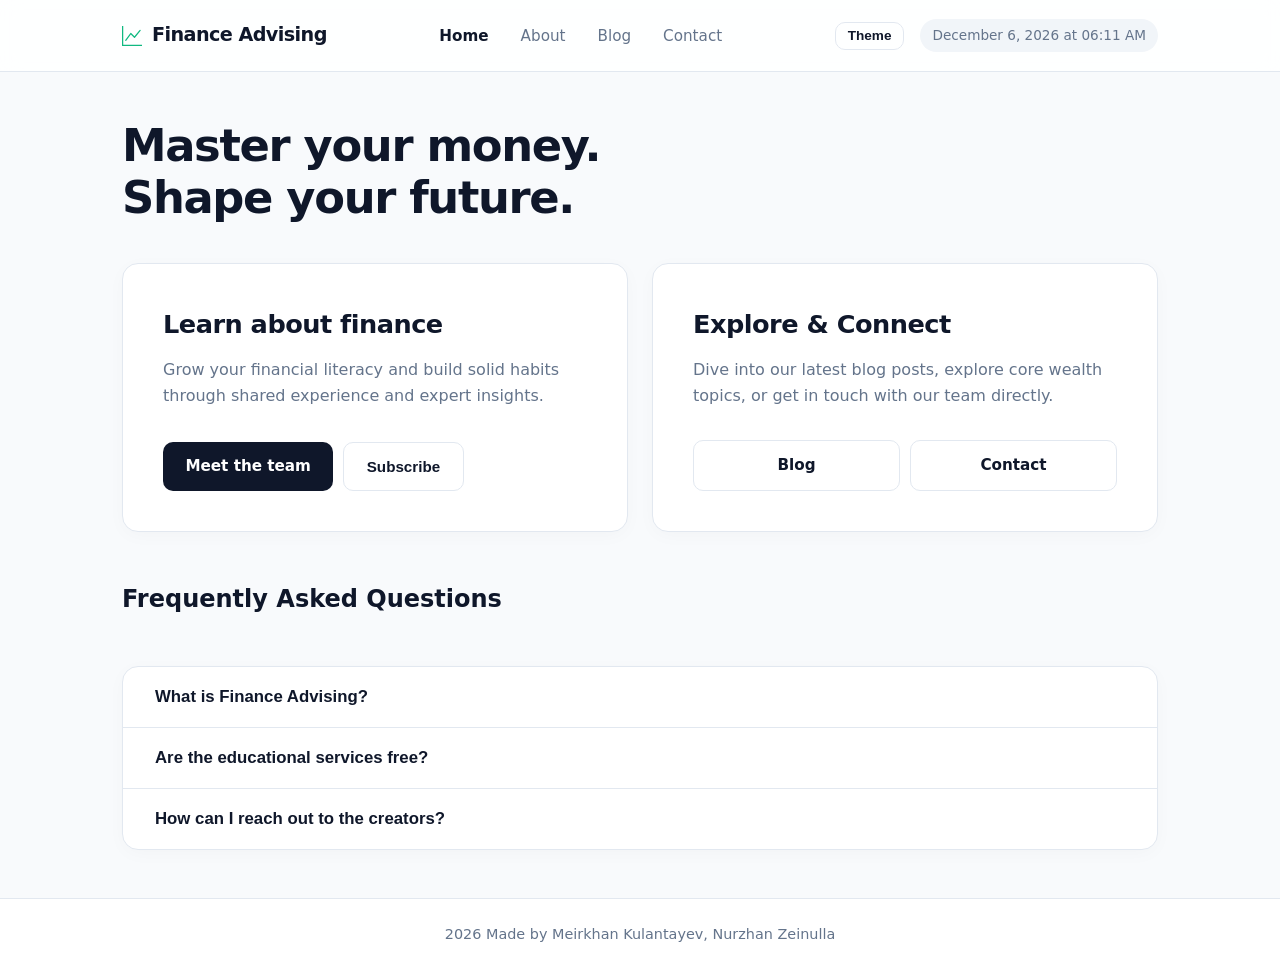
==== commit 2c51358b: "stable X" ====
--- a/index.html
+++ b/index.html
@@ -3,109 +3,103 @@
 <head>
     <meta charset="UTF-8">
     <meta name="viewport" content="width=device-width, initial-scale=1">
-    <title>Welcome to Finance Advising | Finance Advising</title>
-    <link href="https://cdn.jsdelivr.net/npm/bootstrap@5.3.8/dist/css/bootstrap.min.css" rel="stylesheet" integrity="sha384-sRIl4kxILFvY47J16cr9ZwB07vP4J8+LH7qKQnuqkuIAvNWLzeN8tE5YBujZqJLB" crossorigin="anonymous">
+    <title>Finance Advising</title>
     <link rel="stylesheet" href="css/style.css">
 </head>
-<body class="d-flex flex-column min-vh-100 bg-light text-dark">
-    <a class="visually-hidden-focusable p-2" href="#main">Skip to content</a>
+<body>
     <header>
-        <nav class="navbar navbar-expand-lg bg-dark py-3" data-bs-theme="dark" aria-label="Main navigation">
-            <div class="container">
-                <a class="navbar-brand d-flex align-items-center gap-2" href="index.html">
-                    <svg xmlns="http://www.w3.org/2000/svg" width="24" height="24" fill="currentColor" class="bi bi-graph-up-arrow text-success" viewBox="0 0 16 16">
-                        <path fill-rule="evenodd" d="M0 0h1v15h15v1H0zm14.817 3.113a.5.5 0 0 1 .07.704l-4.5 5.5a.5.5 0 0 1-.74.037L7.06 6.767l-3.656 5.027a.5.5 0 0 1-.808-.588l4-5.5a.5.5 0 0 1 .758-.06l2.609 2.61 4.15-5.073a.5.5 0 0 1 .704-.07"/>
-                    </svg>
-                    <span>Finance Advising</span>
-                </a>
-                <button class="navbar-toggler" type="button" data-bs-toggle="collapse" data-bs-target="#main-nav" aria-controls="main-nav" aria-expanded="false" aria-label="Toggle navigation">
-                    <span class="navbar-toggler-icon"></span>
-                </button>
-                <div class="collapse navbar-collapse" id="main-nav">
-                    <ul class="navbar-nav ms-auto mb-0">
-                        <li class="nav-item"><a class="nav-link text-white active fw-bold" href="index.html" aria-current="page">Home</a></li>
-                        <li class="nav-item"><a class="nav-link text-white" href="about.html">About</a></li>
-                        <li class="nav-item"><a class="nav-link text-white" href="blog.html">Blog</a></li>
-                        <li class="nav-item"><a class="nav-link text-white" href="contact.html">Contact</a></li>
-                    </ul>
-                </div>
+        <nav class="navbar">
+            <a class="navbar-brand" href="index.html">
+                <svg xmlns="http://www.w3.org/2000/svg" width="20" height="20" viewBox="0 0 16 16">
+                    <path fill-rule="evenodd" d="M0 0h1v15h15v1H0zm14.817 3.113a.5.5 0 0 1 .07.704l-4.5 5.5a.5.5 0 0 1-.74.037L7.06 6.767l-3.656 5.027a.5.5 0 0 1-.808-.588l4-5.5a.5.5 0 0 1 .758-.06l2.609 2.61 4.15-5.073a.5.5 0 0 1 .704-.07"/>
+                </svg>
+                <span>Finance Advising</span>
+            </a>
+            <ul class="nav-links">
+                <li><a href="index.html" class="active">Home</a></li>
+                <li><a href="about.html">About</a></li>
+                <li><a href="blog.html">Blog</a></li>
+                <li><a href="contact.html">Contact</a></li>
+            </ul>
+            <div class="header-controls">
+                <button id="bg-color-btn" class="btn btn-outline" style="padding: 0.35rem 0.75rem; font-size: 0.85rem;">Theme</button>
+                <span id="datetime-display" class="datetime-badge"></span>
             </div>
         </nav>
     </header>
-    <main class="container flex-grow-1 py-4 py-lg-5 px-3 px-sm-2" id="main">
-        <h1 class="mb-4">Welcome to Finance Advising</h1>
-        <section class="row g-4 mb-4" aria-label="Introduction">
-            <div class="col-12 col-lg-6">
-                <div class="bg-white border rounded p-3 p-lg-4 h-100 d-flex flex-column justify-content-between">
-                    <div>
-                        <h2 class="mb-3">Learn about finance</h2>
-                        <p class="mb-3">This is where your knowledge of finance will grow. Experience is gained and shared with others.</p>
-                    </div>
-                    <div class="text-center text-sm-start mt-3">
-                        <a class="btn btn-success btn-lg w-100 w-sm-auto" href="about.html">Meet the team</a>
+
+    <main>
+        <h1 class="hero-title">Master your money.<br>Shape your future.</h1>
+        
+        <section class="bento-grid">
+            <div class="bento-card">
+                <div>
+                    <h2>Learn about finance</h2>
+                    <p>Grow your financial literacy and build solid habits through shared experience and expert insights.</p>
+                </div>
+                <div style="display: flex; gap: 10px; flex-wrap: wrap;">
+                    <a class="btn btn-success" href="about.html">Meet the team</a>
+                    <button id="open-popup-btn" class="btn btn-outline">Subscribe</button>
+                </div>
+            </div>
+            
+            <div class="bento-card">
+                <div>
+                    <h2>Explore & Connect</h2>
+                    <p>Dive into our latest blog posts, explore core wealth topics, or get in touch with our team directly.</p>
+                </div>
+                <div style="display: flex; gap: 10px;">
+                    <a class="btn btn-outline" href="blog.html" style="flex: 1;">Blog</a>
+                    <a class="btn btn-outline" href="contact.html" style="flex: 1;">Contact</a>
+                </div>
+            </div>
+        </section>
+
+        <section>
+            <h2 style="font-size: 1.5rem; margin-bottom: 1.25rem;">Frequently Asked Questions</h2>
+            <div class="accordion-wrapper">
+                <div class="accordion-item">
+                    <button class="accordion-header" aria-expanded="false">What is Finance Advising?</button>
+                    <div class="accordion-content">
+                        <p style="padding-bottom: 1.25rem;">We help people understand budgeting, investing, and retirement planning through simplified guidance.</p>
                     </div>
                 </div>
-            </div>
-            <div class="col-12 col-lg-6">
-                <div class="bg-white border rounded p-3 p-lg-4 h-100 d-flex flex-column justify-content-between">
-                    <div>
-                        <h2 class="mb-3">Explore the website</h2>
-                        <p class="mb-3">Read our updates, explore financial topics, or send us a message.</p>
+                <div class="accordion-item">
+                    <button class="accordion-header" aria-expanded="false">Are the educational services free?</button>
+                    <div class="accordion-content">
+                        <p style="padding-bottom: 1.25rem;">Yes! All our core guides, articles, and financial tips are entirely open and accessible to everyone.</p>
                     </div>
-                    <div class="d-flex justify-content-center mt-3">
-                        <div class="btn-group w-100" role="group" aria-label="Explore pages">
-                            <a class="btn btn-outline-success btn-lg w-50" href="blog.html">Blog</a>
-                            <a class="btn btn-outline-success btn-lg w-50" href="contact.html">Contact</a>
-                        </div>
+                </div>
+                <div class="accordion-item">
+                    <button class="accordion-header" aria-expanded="false">How can I reach out to the creators?</button>
+                    <div class="accordion-content">
+                        <p style="padding-bottom: 1.25rem;">You can contact Meirkhan and Nurzhan via the contact form on our website.</p>
                     </div>
                 </div>
             </div>
         </section>
-        <section class="responsive-demo mt-4" aria-labelledby="responsive-title">
-            <h2 id="responsive-title">Responsive Financial Tips</h2>
-            <p>The text and cards in this section change with CSS media queries.</p>
-            <div class="media-card-grid">
-                <article class="media-card">
-                    <h3>Track spending</h3>
-                    <p>Record income and expenses to understand where your money goes.</p>
-                </article>
-                <article class="media-card">
-                    <h3>Save regularly</h3>
-                    <p>Set aside a small part of your income every month.</p>
-                </article>
-                <article class="media-card">
-                    <h3>Plan ahead</h3>
-                    <p>Set clear financial goals and review them regularly.</p>
-                </article>
-            </div>
-        </section>
-        <section id="topics" class="mt-lg-4" aria-labelledby="topics-title">
-            <h2 class="mb-3" id="topics-title">Financial Topics</h2>
-            <div class="row g-4">
-                <div class="col-12 col-md-6 col-lg-4">
-                    <article class="bg-white border rounded p-3 p-lg-4 h-100">
-                        <h3 class="h4 mb-3">Budgeting</h3>
-                        <p class="mb-0">Understand income and expenses to plan everyday spending.</p>
-                    </article>
+    </main>
+
+    <div id="popup-modal" class="modal-overlay">
+        <div class="modal-container">
+            <button id="close-popup-btn" class="modal-close">&times;</button>
+            <h3 style="font-size: 1.3rem; margin-bottom: 0.5rem; font-weight: 700;">Stay Updated</h3>
+            <p style="color: var(--text-muted); font-size: 0.9rem; margin-bottom: 1.5rem;">Join our newsletter for weekly financial insights.</p>
+            <form id="popup-form">
+                <div class="form-group">
+                    <input type="text" id="popup-email" class="form-control" placeholder="name@example.com">
+                    <span id="popup-email-error" class="error-message"></span>
                 </div>
-                <div class="col-12 col-md-6 col-lg-4">
-                    <article class="bg-white border rounded p-3 p-lg-4 h-100">
-                        <h3 class="h4 mb-3">Investing</h3>
-                        <p class="mb-0">Explore risk and return to understand investment basics.</p>
-                    </article>
-                </div>
-                <div class="col-12 col-md-6 col-lg-4">
-                    <article class="bg-white border rounded p-3 p-lg-4 h-100">
-                        <h3 class="h4 mb-3">Retirement planning</h3>
-                        <p class="mb-0">Learn about long-term saving to prepare for future needs.</p>
-                    </article>
-                </div>
-            </div>
-        </section>
-    </main>
-    <footer class="bg-dark text-white text-center p-4 mt-4">
-        <p class="mb-0">2026 Made by Meirkhan Kulantayev, Nurzhan Zeinulla</p>
+                <button type="submit" class="btn btn-success" style="width: 100%;">Subscribe Now</button>
+                <p id="popup-status" style="margin-top: 0.75rem; font-size: 0.85rem; text-align: center;"></p>
+            </form>
+        </div>
+    </div>
+
+    <footer>
+        <p>2026 Made by Meirkhan Kulantayev, Nurzhan Zeinulla</p>
     </footer>
-    <script src="https://cdn.jsdelivr.net/npm/bootstrap@5.3.8/dist/js/bootstrap.bundle.min.js" integrity="sha384-FKyoEForCGlyvwx9Hj09JcYn3nv7wiPVlz7YYwJrWVcXK/BmnVDxM+D2scQbITxI" crossorigin="anonymous"></script>
+
+    <script src="js/script.js"></script>
 </body>
 </html>
--- a/css/style.css
+++ b/css/style.css
@@ -1,90 +1,384 @@
-.team-photo {
-    height: 240px;
-    object-fit: contain;
-    background-color: #e2e8f0;
-}
-
-.gallery-photo {
-    aspect-ratio: 16 / 9;
-    object-fit: cover;
-    max-height: 500px;
-}
-
-.carousel-indicators {
-    background-color: #212529;
-    border-radius: 8px;
-    padding: 4px 8px;
-}
-
-a:focus-visible, button:focus-visible {
-    outline: 3px solid #0d6efd;
-    outline-offset: 3px;
-}
-
-.media-card,
-.card,
-article.bg-white,
-.hover-effect {
-    transition: transform 0.25s ease, box-shadow 0.25s ease;
-}
-
-.media-card:hover, 
-.card:hover, 
-article.bg-white:hover, 
-.hover-effect:hover {
-    transform: translateY(-5px);
-    box-shadow: 0 10px 20px rgba(0, 0, 0, 0.1) !important;
-}
-
-.responsive-demo h2 {
-    font-size: 20px;
-}
-
-.responsive-demo p {
-    font-size: 16px;
-}
-
-.media-card-grid {
+* {
+    box-sizing: border-box;
+    margin: 0;
+    padding: 0;
+}
+
+:root {
+    --bg: #f8fafc;
+    --surface: #ffffff;
+    --text-main: #0f172a;
+    --text-muted: #64748b;
+    --accent: #10b981;
+    --accent-hover: #059669;
+    --border: #e2e8f0;
+    --radius: 16px;
+}
+
+body {
+    font-family: system-ui, -apple-system, BlinkMacSystemFont, "Segoe UI", Roboto, sans-serif;
+    background-color: var(--bg);
+    color: var(--text-main);
+    display: flex;
+    flex-direction: column;
+    min-height: 100vh;
+    line-height: 1.6;
+    transition: background-color 0.3s ease;
+}
+
+header {
+    background: rgba(255, 255, 255, 0.85);
+    backdrop-filter: blur(10px);
+    border-bottom: 1px solid var(--border);
+    position: sticky;
+    top: 0;
+    z-index: 100;
+}
+
+.navbar {
+    display: flex;
+    justify-content: space-between;
+    align-items: center;
+    max-width: 1100px;
+    margin: 0 auto;
+    padding: 1.2rem 2rem;
+    gap: 1rem;
+    flex-wrap: wrap;
+}
+
+.navbar-brand {
+    color: var(--text-main);
+    text-decoration: none;
+    font-size: 1.2rem;
+    font-weight: 800;
+    letter-spacing: -0.03em;
+    display: flex;
+    align-items: center;
+    gap: 10px;
+}
+
+.navbar-brand svg {
+    fill: var(--accent);
+}
+
+.nav-links {
+    list-style: none;
+    display: flex;
+    gap: 2rem;
+}
+
+.nav-links a {
+    color: var(--text-muted);
+    text-decoration: none;
+    font-weight: 500;
+    font-size: 0.95rem;
+    transition: color 0.2s;
+}
+
+.nav-links a:hover,
+.nav-links a.active {
+    color: var(--text-main);
+    font-weight: 600;
+}
+
+.header-controls {
+    display: flex;
+    align-items: center;
+    gap: 1rem;
+}
+
+.datetime-badge {
+    color: var(--text-muted);
+    font-size: 0.85rem;
+    background: #f1f5f9;
+    padding: 0.35rem 0.75rem;
+    border-radius: 30px;
+}
+
+main {
+    max-width: 1100px;
+    width: 100%;
+    margin: 0 auto;
+    padding: 3rem 2rem;
+    flex-grow: 1;
+}
+
+.hero-title {
+    font-size: 2.8rem;
+    font-weight: 800;
+    letter-spacing: -0.03em;
+    line-height: 1.15;
+    margin-bottom: 2.5rem;
+    color: var(--text-main);
+}
+
+.bento-grid {
     display: grid;
     grid-template-columns: 1fr;
-    gap: 24px;
-}
-
-.media-card {
-    padding: 24px;
-    border: 1px solid #94a3b8;
-    border-radius: 8px;
-    background-color: white;
-}
-
-.media-card h3 {
-    font-size: 18px;
+    gap: 1.5rem;
+    margin-bottom: 3rem;
+}
+
+.bento-card {
+    background: var(--surface);
+    border: 1px solid var(--border);
+    border-radius: var(--radius);
+    padding: 2.5rem;
+    display: flex;
+    flex-direction: column;
+    justify-content: space-between;
+    box-shadow: 0 4px 20px -2px rgba(0, 0, 0, 0.03);
+    transition: transform 0.2s ease, box-shadow 0.2s ease;
+}
+
+.bento-card:hover {
+    transform: translateY(-3px);
+    box-shadow: 0 10px 30px -4px rgba(0, 0, 0, 0.06);
+}
+
+.bento-card h2 {
+    font-size: 1.6rem;
+    font-weight: 700;
+    margin-bottom: 0.75rem;
+    letter-spacing: -0.02em;
+}
+
+.bento-card p {
+    color: var(--text-muted);
+    margin-bottom: 2rem;
+    font-size: 1rem;
+}
+
+.btn {
+    display: inline-flex;
+    align-items: center;
+    justify-content: center;
+    padding: 0.75rem 1.4rem;
+    border-radius: 10px;
+    text-decoration: none;
+    font-weight: 600;
+    font-size: 0.95rem;
+    cursor: pointer;
+    border: none;
+    transition: all 0.2s ease;
+}
+
+.btn-success {
+    background-color: var(--text-main);
+    color: #ffffff;
+}
+
+.btn-success:hover {
+    background-color: #334155;
+}
+
+.btn-outline {
+    background-color: transparent;
+    border: 1px solid var(--border);
+    color: var(--text-main);
+}
+
+.btn-outline:hover {
+    border-color: var(--text-main);
+    background-color: #f8fafc;
+}
+
+.accordion-wrapper {
+    background: var(--surface);
+    border: 1px solid var(--border);
+    border-radius: var(--radius);
+    overflow: hidden;
+    margin-top: 3rem;
+    box-shadow: 0 4px 20px -2px rgba(0, 0, 0, 0.03);
+}
+
+.accordion-item {
+    border-bottom: 1px solid var(--border);
+}
+
+.accordion-item:last-child {
+    border-bottom: none;
+}
+
+.accordion-header {
+    width: 100%;
+    background: transparent;
+    border: none;
+    padding: 1.25rem 2rem;
+    text-align: left;
+    font-size: 1.05rem;
+    font-weight: 600;
+    cursor: pointer;
+    display: flex;
+    justify-content: space-between;
+    align-items: center;
+    color: var(--text-main);
+}
+
+.accordion-header:hover {
+    background-color: #f8fafc;
+}
+
+.accordion-content {
+    max-height: 0;
+    overflow: hidden;
+    transition: max-height 0.3s ease, padding 0.3s ease;
+    padding: 0 2rem;
+    color: var(--text-muted);
+}
+
+.modal-overlay {
+    display: none;
+    position: fixed;
+    inset: 0;
+    background: rgba(15, 23, 42, 0.4);
+    backdrop-filter: blur(4px);
+    justify-content: center;
+    align-items: center;
+    z-index: 1000;
+}
+
+.modal-container {
+    background: var(--surface);
+    border: 1px solid var(--border);
+    padding: 2.5rem;
+    border-radius: var(--radius);
+    width: 90%;
+    max-width: 420px;
+    position: relative;
+    box-shadow: 0 20px 25px -5px rgba(0, 0, 0, 0.1);
+}
+
+.modal-close {
+    position: absolute;
+    top: 15px;
+    right: 20px;
+    background: none;
+    border: none;
+    font-size: 1.25rem;
+    cursor: pointer;
+    color: var(--text-muted);
+}
+
+.modal-close:hover {
+    color: var(--text-main);
+}
+
+.form-container {
+    background: var(--surface);
+    border: 1px solid var(--border);
+    border-radius: var(--radius);
+    padding: 3rem;
+    max-width: 650px;
+    margin: 0 auto;
+    box-shadow: 0 4px 20px -2px rgba(0, 0, 0, 0.03);
+}
+
+.form-group {
+    margin-bottom: 1.25rem;
+}
+
+.form-label {
+    display: block;
+    margin-bottom: 0.5rem;
+    font-weight: 600;
+    font-size: 0.9rem;
+}
+
+.form-control, .form-select, textarea {
+    width: 100%;
+    padding: 0.75rem 1rem;
+    background: #f8fafc;
+    border: 1px solid var(--border);
+    border-radius: 10px;
+    font-size: 0.95rem;
+    color: var(--text-main);
+    transition: border-color 0.2s;
+}
+
+.form-control:focus, .form-select:focus, textarea:focus {
+    outline: none;
+    border-color: var(--text-main);
+    background: var(--surface);
+}
+
+.error-message {
+    color: #dc2626;
+    font-size: 0.8rem;
+    margin-top: 0.3rem;
+    display: block;
+}
+
+.custom-carousel {
+    position: relative;
+    max-width: 800px;
+    margin: 0 auto;
+    overflow: hidden;
+    border-radius: var(--radius);
+    border: 1px solid var(--border);
+    box-shadow: 0 4px 20px -2px rgba(0, 0, 0, 0.03);
+}
+
+.carousel-inner {
+    display: flex;
+    position: relative;
+}
+
+.carousel-item {
+    min-width: 100%;
+    display: none;
+}
+
+.carousel-item.active {
+    display: block;
+}
+
+.gallery-photo {
+    width: 100%;
+    height: 420px;
+    object-fit: cover;
+    display: block;
+}
+
+.carousel-control {
+    position: absolute;
+    top: 50%;
+    transform: translateY(-50%);
+    background: rgba(255, 255, 255, 0.9);
+    color: var(--text-main);
+    border: 1px solid var(--border);
+    width: 40px;
+    height: 40px;
+    cursor: pointer;
+    font-size: 1rem;
+    border-radius: 50%;
+    display: flex;
+    align-items: center;
+    justify-content: center;
+    z-index: 10;
+    transition: background 0.2s;
+}
+
+.carousel-control:hover {
+    background: var(--text-main);
+    color: white;
+}
+
+.carousel-control-prev { left: 15px; }
+.carousel-control-next { right: 15px; }
+
+footer {
+    background: var(--surface);
+    border-top: 1px solid var(--border);
+    color: var(--text-muted);
+    text-align: center;
+    padding: 1.5rem;
+    font-size: 0.9rem;
+    margin-top: auto;
 }
 
 @media (min-width: 768px) {
-    .responsive-demo h2 {
-        font-size: 24px;
-    }
-
-    .responsive-demo p {
-        font-size: 18px;
-    }
-
-    .media-card-grid {
+    .bento-grid {
         grid-template-columns: repeat(2, 1fr);
     }
-}
-
-@media (min-width: 992px) {
-    .responsive-demo h2 {
-        font-size: 28px;
-    }
-
-    .responsive-demo p {
-        font-size: 20px;
-    }
-
-    .media-card-grid {
-        grid-template-columns: repeat(3, 1fr);
-    }
-}
+}
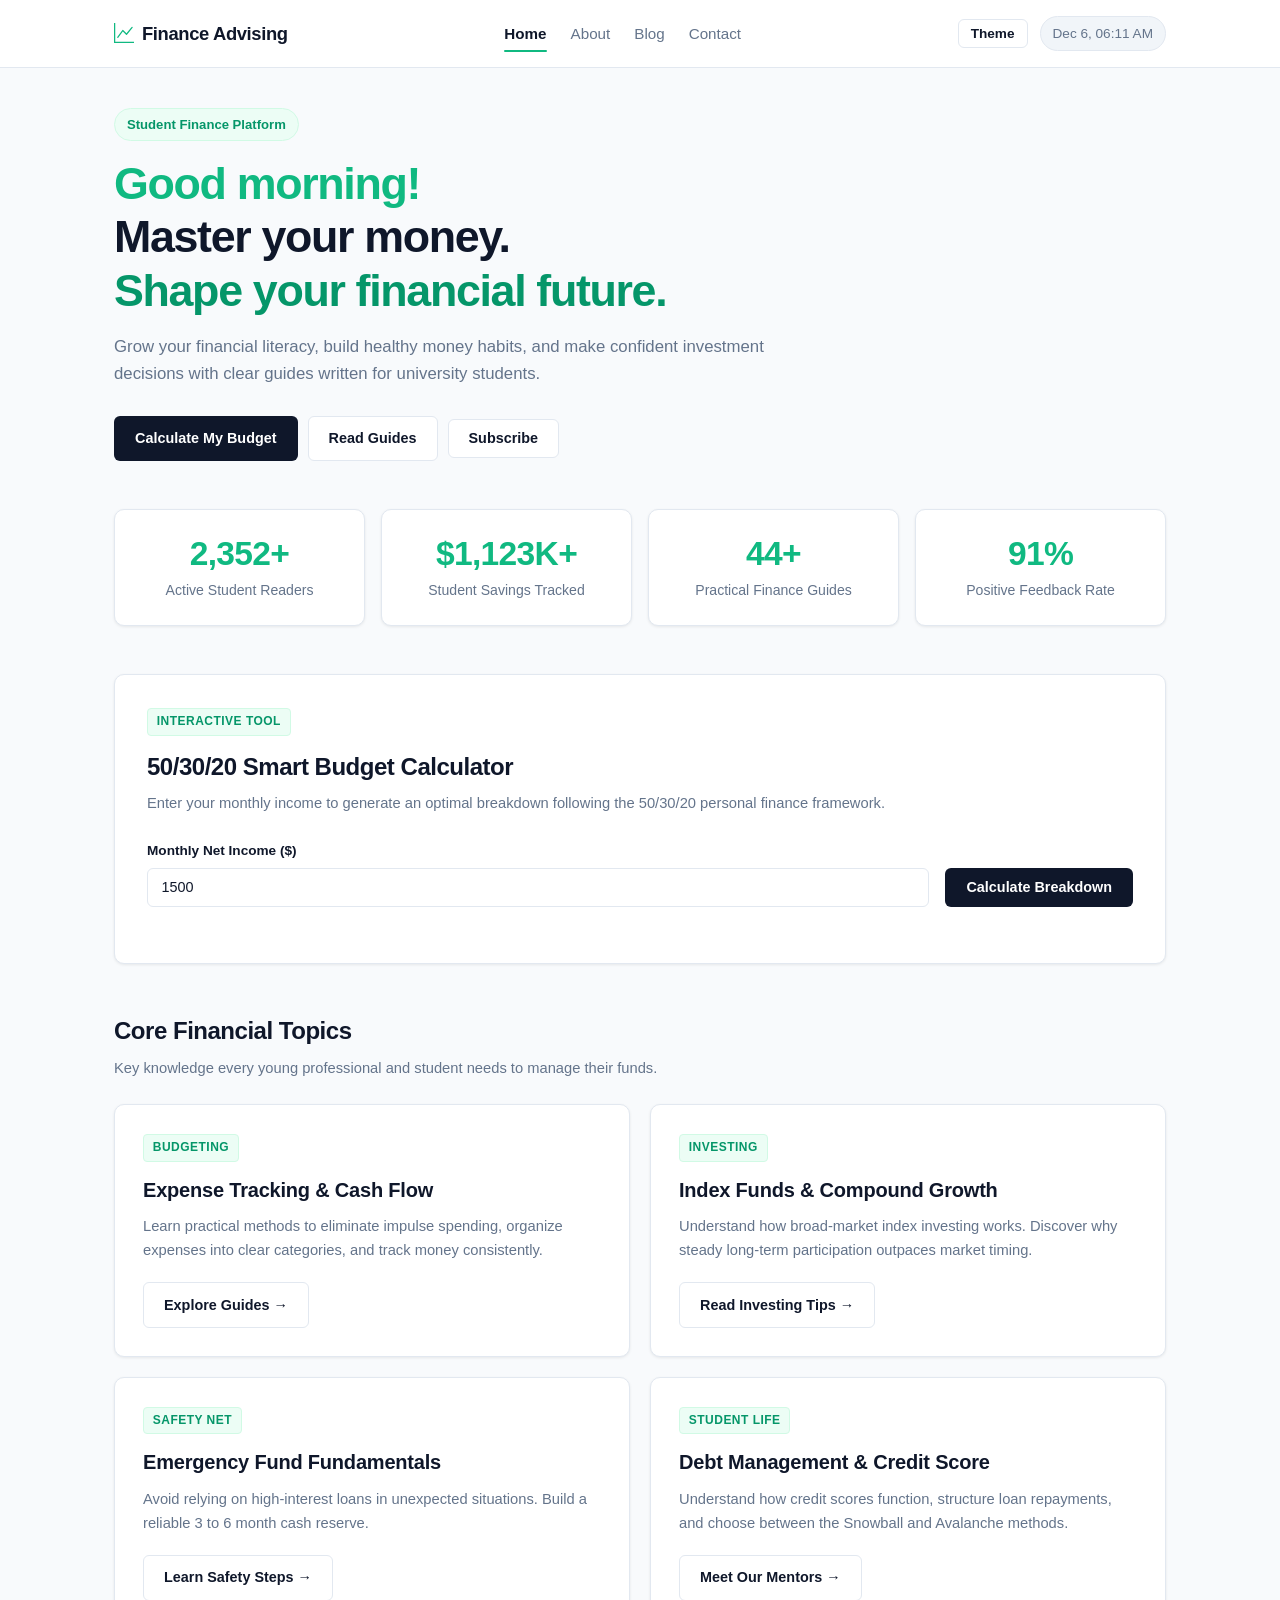
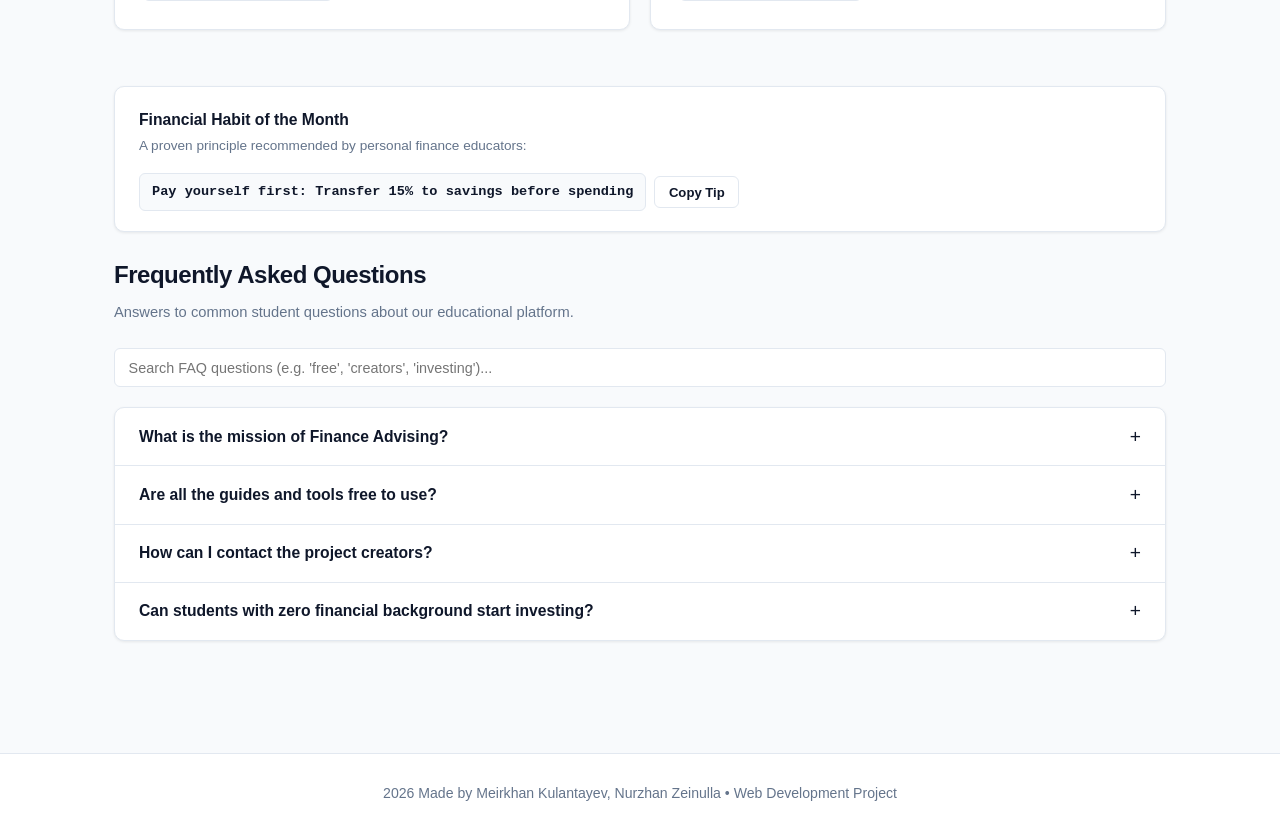
==== commit 8ce2cfbd: "stable 12" ====
--- a/index.html
+++ b/index.html
@@ -3,10 +3,14 @@
 <head>
     <meta charset="UTF-8">
     <meta name="viewport" content="width=device-width, initial-scale=1">
-    <title>Finance Advising</title>
+    <title>Finance Advising - Personal Finance for Students</title>
     <link rel="stylesheet" href="css/style.css">
+    <script src="https://code.jquery.com/jquery-3.7.1.min.js"></script>
+    <script src="js/script.js"></script>
 </head>
 <body>
+    <div id="scroll-progress-bar"></div>
+
     <header>
         <nav class="navbar">
             <a class="navbar-brand" href="index.html">
@@ -22,58 +26,217 @@
                 <li><a href="contact.html">Contact</a></li>
             </ul>
             <div class="header-controls">
-                <button id="bg-color-btn" class="btn btn-outline" style="padding: 0.35rem 0.75rem; font-size: 0.85rem;">Theme</button>
+                <button id="bg-color-btn" class="btn btn-outline" style="padding: 0.35rem 0.75rem; font-size: 0.85rem;" type="button">Theme</button>
                 <span id="datetime-display" class="datetime-badge"></span>
             </div>
         </nav>
     </header>
 
     <main>
-        <h1 class="hero-title">Master your money.<br>Shape your future.</h1>
-        
-        <section class="bento-grid">
-            <div class="bento-card">
-                <div>
-                    <h2>Learn about finance</h2>
-                    <p>Grow your financial literacy and build solid habits through shared experience and expert insights.</p>
-                </div>
-                <div style="display: flex; gap: 10px; flex-wrap: wrap;">
-                    <a class="btn btn-success" href="about.html">Meet the team</a>
-                    <button id="open-popup-btn" class="btn btn-outline">Subscribe</button>
-                </div>
-            </div>
-            
-            <div class="bento-card">
-                <div>
-                    <h2>Explore & Connect</h2>
-                    <p>Dive into our latest blog posts, explore core wealth topics, or get in touch with our team directly.</p>
-                </div>
-                <div style="display: flex; gap: 10px;">
-                    <a class="btn btn-outline" href="blog.html" style="flex: 1;">Blog</a>
-                    <a class="btn btn-outline" href="contact.html" style="flex: 1;">Contact</a>
-                </div>
-            </div>
-        </section>
-
-        <section>
-            <h2 style="font-size: 1.5rem; margin-bottom: 1.25rem;">Frequently Asked Questions</h2>
+        <section class="hero-section">
+            <div class="hero-pill">
+                <span>Student Finance Platform</span>
+            </div>
+            <h1 class="hero-title">
+                <span id="hero-greeting">Good day!</span><br>
+                Master your money.<br>
+                <span class="highlight-text">Shape your financial future.</span>
+            </h1>
+            <p class="hero-subtitle">
+                Grow your financial literacy, build healthy money habits, and make confident investment decisions with clear guides written for university students.
+            </p>
+            <div class="hero-actions">
+                <a class="btn btn-success" href="#calculator">Calculate My Budget</a>
+                <a class="btn btn-outline" href="blog.html">Read Guides</a>
+                <button id="open-popup-btn" class="btn btn-outline" type="button">Subscribe</button>
+            </div>
+        </section>
+
+        <section class="stats-grid">
+            <div class="stat-card">
+                <div class="stat-number-wrapper">
+                    <span class="counter-number" data-target="2500" data-suffix="+">0</span>
+                </div>
+                <div class="stat-label">Active Student Readers</div>
+            </div>
+            <div class="stat-card">
+                <div class="stat-number-wrapper">
+                    <span class="counter-number" data-target="1200" data-prefix="$" data-suffix="K+">0</span>
+                </div>
+                <div class="stat-label">Student Savings Tracked</div>
+            </div>
+            <div class="stat-card">
+                <div class="stat-number-wrapper">
+                    <span class="counter-number" data-target="48" data-suffix="+">0</span>
+                </div>
+                <div class="stat-label">Practical Finance Guides</div>
+            </div>
+            <div class="stat-card">
+                <div class="stat-number-wrapper">
+                    <span class="counter-number" data-target="98" data-suffix="%">0</span>
+                </div>
+                <div class="stat-label">Positive Feedback Rate</div>
+            </div>
+        </section>
+
+        <section id="calculator" class="calculator-card">
+            <div class="section-header">
+                <span class="feature-badge">Interactive Tool</span>
+                <h2 class="section-title">50/30/20 Smart Budget Calculator</h2>
+                <p class="section-subtitle">
+                    Enter your monthly income to generate an optimal breakdown following the 50/30/20 personal finance framework.
+                </p>
+            </div>
+
+            <div class="calc-inputs-row">
+                <div class="form-group" style="margin-bottom: 0;">
+                    <label for="monthly-income-input" class="form-label">Monthly Net Income ($)</label>
+                    <input type="number" id="monthly-income-input" class="form-control" placeholder="e.g. 1500" min="50" step="50" value="1500">
+                </div>
+                <button id="calc-btn" class="btn btn-success" type="button" style="white-space: nowrap;">
+                    Calculate Breakdown
+                </button>
+            </div>
+
+            <div id="calc-results-box" class="calc-results-box">
+                <div class="calc-progress-visual">
+                    <div class="progress-segment-needs" title="Needs (50%)"></div>
+                    <div class="progress-segment-wants" title="Wants (30%)"></div>
+                    <div class="progress-segment-savings" title="Savings (20%)"></div>
+                </div>
+
+                <div class="calc-breakdown-grid">
+                    <div class="calc-pill-card">
+                        <h4>Needs (50%)</h4>
+                        <div id="calc-needs-val" class="calc-amount">$750</div>
+                        <p>Rent, groceries, utilities, transit</p>
+                    </div>
+                    <div class="calc-pill-card">
+                        <h4>Wants (30%)</h4>
+                        <div id="calc-wants-val" class="calc-amount">$450</div>
+                        <p>Dining out, leisure, personal items</p>
+                    </div>
+                    <div class="calc-pill-card">
+                        <h4>Savings (20%)</h4>
+                        <div id="calc-savings-val" class="calc-amount">$300</div>
+                        <p>Emergency fund, investments, debt payoff</p>
+                    </div>
+                </div>
+
+                <div style="display: flex; align-items: center; justify-content: space-between; flex-wrap: wrap; gap: 1rem; background: var(--bg); padding: 0.85rem 1rem; border-radius: var(--radius-sm); border: 1px solid var(--border);">
+                    <span id="calc-summary-text" class="copy-text" style="font-size: 0.85rem; border: none; background: transparent; padding: 0;">
+                        Budget Breakdown ($1,500): Needs: $750, Wants: $450, Savings: $300
+                    </span>
+                    <div class="copy-btn-wrapper">
+                        <button class="btn btn-outline copy-btn" type="button">
+                            <span>Copy Plan</span>
+                        </button>
+                        <span class="copy-tooltip">Copied to clipboard!</span>
+                    </div>
+                </div>
+            </div>
+        </section>
+
+        <section style="margin-bottom: 3.5rem;">
+            <div class="section-header">
+                <h2 class="section-title">Core Financial Topics</h2>
+                <p class="section-subtitle">Key knowledge every young professional and student needs to manage their funds.</p>
+            </div>
+
+            <div class="bento-grid">
+                <div class="bento-card">
+                    <div>
+                        <span class="feature-badge">Budgeting</span>
+                        <h2>Expense Tracking &amp; Cash Flow</h2>
+                        <p>Learn practical methods to eliminate impulse spending, organize expenses into clear categories, and track money consistently.</p>
+                    </div>
+                    <div>
+                        <a class="btn btn-outline" href="blog.html">Explore Guides &rarr;</a>
+                    </div>
+                </div>
+
+                <div class="bento-card">
+                    <div>
+                        <span class="feature-badge">Investing</span>
+                        <h2>Index Funds &amp; Compound Growth</h2>
+                        <p>Understand how broad-market index investing works. Discover why steady long-term participation outpaces market timing.</p>
+                    </div>
+                    <div>
+                        <a class="btn btn-outline" href="blog.html">Read Investing Tips &rarr;</a>
+                    </div>
+                </div>
+
+                <div class="bento-card">
+                    <div>
+                        <span class="feature-badge">Safety Net</span>
+                        <h2>Emergency Fund Fundamentals</h2>
+                        <p>Avoid relying on high-interest loans in unexpected situations. Build a reliable 3 to 6 month cash reserve.</p>
+                    </div>
+                    <div>
+                        <a class="btn btn-outline" href="blog.html">Learn Safety Steps &rarr;</a>
+                    </div>
+                </div>
+
+                <div class="bento-card">
+                    <div>
+                        <span class="feature-badge">Student Life</span>
+                        <h2>Debt Management &amp; Credit Score</h2>
+                        <p>Understand how credit scores function, structure loan repayments, and choose between the Snowball and Avalanche methods.</p>
+                    </div>
+                    <div>
+                        <a class="btn btn-outline" href="about.html">Meet Our Mentors &rarr;</a>
+                    </div>
+                </div>
+            </div>
+        </section>
+
+        <section class="copy-snippet-card">
+            <div class="copy-snippet-header">
+                <h4>Financial Habit of the Month</h4>
+                <p>A proven principle recommended by personal finance educators:</p>
+            </div>
+            <div class="copy-action-group">
+                <code class="copy-text">Pay yourself first: Transfer 15% to savings before spending</code>
+                <div class="copy-btn-wrapper">
+                    <button class="btn btn-outline copy-btn" type="button">Copy Tip</button>
+                    <span class="copy-tooltip">Copied to clipboard!</span>
+                </div>
+            </div>
+        </section>
+
+        <section style="margin-bottom: 3rem;">
+            <div class="section-header">
+                <h2 class="section-title">Frequently Asked Questions</h2>
+                <p class="section-subtitle">Answers to common student questions about our educational platform.</p>
+            </div>
+
+            <div class="search-box-wrapper" style="margin-bottom: 1.25rem;">
+                <input type="text" id="faq-search-input" class="form-control" placeholder="Search FAQ questions (e.g. 'free', 'creators', 'investing')..." autocomplete="off">
+            </div>
+
             <div class="accordion-wrapper">
                 <div class="accordion-item">
-                    <button class="accordion-header" aria-expanded="false">What is Finance Advising?</button>
-                    <div class="accordion-content">
-                        <p style="padding-bottom: 1.25rem;">We help people understand budgeting, investing, and retirement planning through simplified guidance.</p>
-                    </div>
-                </div>
-                <div class="accordion-item">
-                    <button class="accordion-header" aria-expanded="false">Are the educational services free?</button>
-                    <div class="accordion-content">
-                        <p style="padding-bottom: 1.25rem;">Yes! All our core guides, articles, and financial tips are entirely open and accessible to everyone.</p>
-                    </div>
-                </div>
-                <div class="accordion-item">
-                    <button class="accordion-header" aria-expanded="false">How can I reach out to the creators?</button>
-                    <div class="accordion-content">
-                        <p style="padding-bottom: 1.25rem;">You can contact Meirkhan and Nurzhan via the contact form on our website.</p>
+                    <button class="accordion-header" aria-expanded="false" type="button">What is the mission of Finance Advising?</button>
+                    <div class="accordion-content">
+                        <p style="padding-bottom: 1.25rem;">We provide students and young adults with objective, clear knowledge about budgeting, investing, and financial independence.</p>
+                    </div>
+                </div>
+                <div class="accordion-item">
+                    <button class="accordion-header" aria-expanded="false" type="button">Are all the guides and tools free to use?</button>
+                    <div class="accordion-content">
+                        <p style="padding-bottom: 1.25rem;">Yes. All our core guides, interactive financial calculators, and tips are open and free with no subscription fees.</p>
+                    </div>
+                </div>
+                <div class="accordion-item">
+                    <button class="accordion-header" aria-expanded="false" type="button">How can I contact the project creators?</button>
+                    <div class="accordion-content">
+                        <p style="padding-bottom: 1.25rem;">You can reach Meirkhan Kulantayev and Nurzhan Zeinulla directly via the contact form on our website or visit the About page.</p>
+                    </div>
+                </div>
+                <div class="accordion-item">
+                    <button class="accordion-header" aria-expanded="false" type="button">Can students with zero financial background start investing?</button>
+                    <div class="accordion-content">
+                        <p style="padding-bottom: 1.25rem;">Yes. We recommend starting with simple index funds and establishing an emergency fund before making higher-risk allocations.</p>
                     </div>
                 </div>
             </div>
@@ -82,24 +245,26 @@
 
     <div id="popup-modal" class="modal-overlay">
         <div class="modal-container">
-            <button id="close-popup-btn" class="modal-close">&times;</button>
-            <h3 style="font-size: 1.3rem; margin-bottom: 0.5rem; font-weight: 700;">Stay Updated</h3>
-            <p style="color: var(--text-muted); font-size: 0.9rem; margin-bottom: 1.5rem;">Join our newsletter for weekly financial insights.</p>
+            <button id="close-popup-btn" class="modal-close" type="button">&times;</button>
+            <h3 style="font-size: 1.25rem; margin-bottom: 0.4rem; font-weight: 700;">Stay Updated</h3>
+            <p style="color: var(--text-muted); font-size: 0.88rem; margin-bottom: 1.25rem;">
+                Subscribe to our weekly student wealth newsletter.
+            </p>
             <form id="popup-form">
                 <div class="form-group">
-                    <input type="text" id="popup-email" class="form-control" placeholder="name@example.com">
+                    <label for="popup-email" class="form-label">Email Address</label>
+                    <input type="email" id="popup-email" class="form-control" placeholder="student@example.com">
                     <span id="popup-email-error" class="error-message"></span>
                 </div>
                 <button type="submit" class="btn btn-success" style="width: 100%;">Subscribe Now</button>
-                <p id="popup-status" style="margin-top: 0.75rem; font-size: 0.85rem; text-align: center;"></p>
             </form>
         </div>
     </div>
 
     <footer>
-        <p>2026 Made by Meirkhan Kulantayev, Nurzhan Zeinulla</p>
+        <p>2026 Made by Meirkhan Kulantayev, Nurzhan Zeinulla &bull; Web Development Project</p>
     </footer>
 
-    <script src="js/script.js"></script>
+    <div id="toast-container"></div>
 </body>
-</html>+</html>
--- a/css/style.css
+++ b/css/style.css
@@ -7,28 +7,36 @@
 :root {
     --bg: #f8fafc;
     --surface: #ffffff;
+    --surface-hover: #f1f5f9;
     --text-main: #0f172a;
     --text-muted: #64748b;
+    --primary: #10b981;
+    --primary-hover: #059669;
+    --primary-light: #ecfdf5;
     --accent: #10b981;
     --accent-hover: #059669;
+    --accent-light: #ecfdf5;
     --border: #e2e8f0;
-    --radius: 16px;
+    --border-dark: #cbd5e1;
+    --radius: 10px;
+    --radius-sm: 6px;
+    --shadow-sm: 0 1px 3px rgba(0, 0, 0, 0.08);
+    --shadow-md: 0 4px 12px rgba(0, 0, 0, 0.08);
 }
 
 body {
-    font-family: system-ui, -apple-system, BlinkMacSystemFont, "Segoe UI", Roboto, sans-serif;
+    font-family: -apple-system, BlinkMacSystemFont, "Segoe UI", Roboto, Helvetica, Arial, sans-serif;
     background-color: var(--bg);
     color: var(--text-main);
     display: flex;
     flex-direction: column;
     min-height: 100vh;
     line-height: 1.6;
-    transition: background-color 0.3s ease;
+    transition: background-color 0.25s ease, color 0.25s ease;
 }
 
 header {
-    background: rgba(255, 255, 255, 0.85);
-    backdrop-filter: blur(10px);
+    background: #ffffff;
     border-bottom: 1px solid var(--border);
     position: sticky;
     top: 0;
@@ -41,30 +49,31 @@
     align-items: center;
     max-width: 1100px;
     margin: 0 auto;
-    padding: 1.2rem 2rem;
-    gap: 1rem;
+    padding: 1rem 1.5rem;
+    gap: 1.25rem;
     flex-wrap: wrap;
 }
 
 .navbar-brand {
     color: var(--text-main);
     text-decoration: none;
-    font-size: 1.2rem;
-    font-weight: 800;
-    letter-spacing: -0.03em;
-    display: flex;
-    align-items: center;
-    gap: 10px;
+    font-size: 1.15rem;
+    font-weight: 700;
+    display: flex;
+    align-items: center;
+    gap: 8px;
+    letter-spacing: -0.02em;
 }
 
 .navbar-brand svg {
-    fill: var(--accent);
+    fill: var(--primary);
 }
 
 .nav-links {
     list-style: none;
     display: flex;
-    gap: 2rem;
+    align-items: center;
+    gap: 1.5rem;
 }
 
 .nav-links a {
@@ -72,7 +81,9 @@
     text-decoration: none;
     font-weight: 500;
     font-size: 0.95rem;
-    transition: color 0.2s;
+    padding: 0.25rem 0;
+    position: relative;
+    transition: color 0.2s ease;
 }
 
 .nav-links a:hover,
@@ -81,41 +92,117 @@
     font-weight: 600;
 }
 
+.nav-links a:focus {
+    outline: none;
+    color: var(--primary);
+}
+
+.nav-links a.active::after {
+    content: "";
+    position: absolute;
+    bottom: -6px;
+    left: 0;
+    width: 100%;
+    height: 2px;
+    background: var(--primary);
+    border-radius: 1px;
+}
+
 .header-controls {
     display: flex;
     align-items: center;
-    gap: 1rem;
+    gap: 0.75rem;
 }
 
 .datetime-badge {
     color: var(--text-muted);
     font-size: 0.85rem;
+    font-weight: 500;
     background: #f1f5f9;
     padding: 0.35rem 0.75rem;
-    border-radius: 30px;
+    border-radius: 20px;
+    border: 1px solid var(--border);
 }
 
 main {
     max-width: 1100px;
     width: 100%;
     margin: 0 auto;
-    padding: 3rem 2rem;
+    padding: 2.5rem 1.5rem 4rem;
     flex-grow: 1;
 }
 
+.hero-section {
+    margin-bottom: 3rem;
+}
+
+.hero-pill {
+    display: inline-block;
+    padding: 0.3rem 0.75rem;
+    background: var(--primary-light);
+    color: var(--primary-hover);
+    border-radius: 20px;
+    font-size: 0.82rem;
+    font-weight: 600;
+    margin-bottom: 1rem;
+    border: 1px solid #d1fae5;
+}
+
 .hero-title {
-    font-size: 2.8rem;
+    font-size: 2.6rem;
     font-weight: 800;
     letter-spacing: -0.03em;
-    line-height: 1.15;
-    margin-bottom: 2.5rem;
-    color: var(--text-main);
+    line-height: 1.2;
+    margin-bottom: 1rem;
+    color: var(--text-main);
+}
+
+.hero-title .highlight-text {
+    color: var(--primary-hover);
+}
+
+#hero-greeting {
+    display: inline-block;
+    color: var(--primary);
+    font-weight: 700;
+}
+
+.hero-subtitle {
+    font-size: 1.05rem;
+    color: var(--text-muted);
+    max-width: 650px;
+    line-height: 1.6;
+    margin-bottom: 1.75rem;
+}
+
+.hero-actions {
+    display: flex;
+    gap: 10px;
+    flex-wrap: wrap;
+    align-items: center;
+}
+
+.section-header {
+    margin-bottom: 1.5rem;
+}
+
+.section-title {
+    font-size: 1.5rem;
+    font-weight: 700;
+    letter-spacing: -0.02em;
+    color: var(--text-main);
+    margin-bottom: 0.4rem;
+}
+
+.section-subtitle {
+    font-size: 0.92rem;
+    color: var(--text-muted);
 }
 
 .bento-grid {
     display: grid;
     grid-template-columns: 1fr;
-    gap: 1.5rem;
+    gap: 1.25rem;
     margin-bottom: 3rem;
 }
 
@@ -123,44 +210,62 @@
     background: var(--surface);
     border: 1px solid var(--border);
     border-radius: var(--radius);
-    padding: 2.5rem;
+    padding: 1.75rem;
     display: flex;
     flex-direction: column;
     justify-content: space-between;
-    box-shadow: 0 4px 20px -2px rgba(0, 0, 0, 0.03);
-    transition: transform 0.2s ease, box-shadow 0.2s ease;
+    box-shadow: var(--shadow-sm);
+    transition: border-color 0.2s ease, transform 0.2s ease;
 }
 
 .bento-card:hover {
-    transform: translateY(-3px);
-    box-shadow: 0 10px 30px -4px rgba(0, 0, 0, 0.06);
-}
-
-.bento-card h2 {
-    font-size: 1.6rem;
+    border-color: var(--primary);
+    transform: translateY(-2px);
+}
+
+.bento-card h2, .bento-card h3 {
+    font-size: 1.25rem;
     font-weight: 700;
+    margin-bottom: 0.6rem;
+    letter-spacing: -0.01em;
+    color: var(--text-main);
+}
+
+.bento-card p {
+    color: var(--text-muted);
+    margin-bottom: 1.25rem;
+    font-size: 0.92rem;
+}
+
+.feature-badge {
+    display: inline-block;
+    padding: 0.2rem 0.55rem;
+    border-radius: 4px;
+    font-size: 0.75rem;
+    font-weight: 600;
+    text-transform: uppercase;
+    letter-spacing: 0.04em;
+    background: var(--primary-light);
+    color: var(--primary-hover);
     margin-bottom: 0.75rem;
-    letter-spacing: -0.02em;
-}
-
-.bento-card p {
-    color: var(--text-muted);
-    margin-bottom: 2rem;
-    font-size: 1rem;
+    border: 1px solid #d1fae5;
+    width: fit-content;
 }
 
 .btn {
     display: inline-flex;
     align-items: center;
     justify-content: center;
-    padding: 0.75rem 1.4rem;
-    border-radius: 10px;
+    gap: 6px;
+    padding: 0.65rem 1.25rem;
+    border-radius: var(--radius-sm);
     text-decoration: none;
     font-weight: 600;
-    font-size: 0.95rem;
+    font-size: 0.9rem;
     cursor: pointer;
-    border: none;
-    transition: all 0.2s ease;
+    border: 1px solid transparent;
+    transition: background-color 0.15s ease, border-color 0.15s ease;
+    user-select: none;
 }
 
 .btn-success {
@@ -172,24 +277,566 @@
     background-color: #334155;
 }
 
+.btn-primary {
+    background-color: var(--primary);
+    color: #ffffff;
+}
+
+.btn-primary:hover {
+    background-color: var(--primary-hover);
+}
+
 .btn-outline {
-    background-color: transparent;
-    border: 1px solid var(--border);
+    background-color: #ffffff;
+    border-color: var(--border);
     color: var(--text-main);
 }
 
 .btn-outline:hover {
+    border-color: var(--border-dark);
+    background-color: var(--surface-hover);
+}
+
+.btn:disabled {
+    opacity: 0.65;
+    cursor: not-allowed;
+}
+
+#scroll-progress-bar {
+    position: fixed;
+    top: 0;
+    left: 0;
+    height: 3px;
+    background: var(--primary);
+    width: 0%;
+    z-index: 9999;
+    transition: width 0.1s ease-out;
+}
+
+.stats-grid {
+    display: grid;
+    grid-template-columns: repeat(auto-fit, minmax(200px, 1fr));
+    gap: 1rem;
+    margin-bottom: 3rem;
+}
+
+.stat-card {
+    background: var(--surface);
+    border: 1px solid var(--border);
+    border-radius: var(--radius);
+    padding: 1.5rem;
+    text-align: center;
+    box-shadow: var(--shadow-sm);
+}
+
+.stat-number-wrapper {
+    font-size: 2.1rem;
+    font-weight: 800;
+    color: var(--primary);
+    letter-spacing: -0.02em;
+    line-height: 1.2;
+    margin-bottom: 0.25rem;
+}
+
+.counter-number {
+    display: inline-block;
+}
+
+.stat-label {
+    color: var(--text-muted);
+    font-size: 0.88rem;
+    font-weight: 500;
+}
+
+.calculator-card {
+    background: var(--surface);
+    border: 1px solid var(--border);
+    border-radius: var(--radius);
+    padding: 2rem;
+    margin-bottom: 3rem;
+    box-shadow: var(--shadow-sm);
+}
+
+.calc-inputs-row {
+    display: grid;
+    grid-template-columns: 1fr auto;
+    gap: 1rem;
+    align-items: end;
+    margin-bottom: 1.5rem;
+}
+
+.calc-results-box {
+    margin-top: 1.5rem;
+    padding-top: 1.5rem;
+    border-top: 1px solid var(--border);
+    display: none;
+}
+
+.calc-breakdown-grid {
+    display: grid;
+    grid-template-columns: repeat(auto-fit, minmax(200px, 1fr));
+    gap: 1rem;
+    margin-top: 1rem;
+    margin-bottom: 1.25rem;
+}
+
+.calc-pill-card {
+    background: var(--bg);
+    border: 1px solid var(--border);
+    border-radius: var(--radius-sm);
+    padding: 1rem;
+    text-align: center;
+}
+
+.calc-pill-card h4 {
+    font-size: 0.8rem;
+    text-transform: uppercase;
+    color: var(--text-muted);
+    letter-spacing: 0.04em;
+    margin-bottom: 0.25rem;
+}
+
+.calc-pill-card .calc-amount {
+    font-size: 1.45rem;
+    font-weight: 700;
+    color: var(--text-main);
+    margin-bottom: 0.2rem;
+}
+
+.calc-pill-card p {
+    font-size: 0.78rem;
+    color: var(--text-muted);
+    margin: 0;
+}
+
+.calc-progress-visual {
+    height: 10px;
+    background: #e2e8f0;
+    border-radius: 5px;
+    overflow: hidden;
+    display: flex;
+    margin-bottom: 1rem;
+}
+
+.progress-segment-needs {
+    background: #065f46;
+    width: 50%;
+    height: 100%;
+}
+
+.progress-segment-wants {
+    background: #10b981;
+    width: 30%;
+    height: 100%;
+}
+
+.progress-segment-savings {
+    background: #34d399;
+    width: 20%;
+    height: 100%;
+}
+
+.rating-widget {
+    background: var(--surface);
+    border: 1px solid var(--border);
+    border-radius: var(--radius);
+    padding: 1.5rem;
+    margin-bottom: 2rem;
+    box-shadow: var(--shadow-sm);
+}
+
+.rating-header h4 {
+    font-size: 1rem;
+    font-weight: 700;
+    margin-bottom: 0.25rem;
+    color: var(--text-main);
+}
+
+.rating-header p {
+    font-size: 0.85rem;
+    color: var(--text-muted);
+    margin: 0;
+}
+
+.rating-stars-row {
+    display: flex;
+    align-items: center;
+    gap: 8px;
+    margin-top: 0.75rem;
+}
+
+.rating-star-btn {
+    background: transparent;
+    border: none;
+    cursor: pointer;
+    font-size: 1.5rem;
+    line-height: 1;
+    color: #cbd5e1;
+    padding: 2px 4px;
+    transition: color 0.15s ease, transform 0.15s ease;
+}
+
+.rating-star-btn:hover,
+.rating-star-btn.active {
+    color: var(--primary);
+}
+
+.rating-star-btn:hover {
+    transform: scale(1.15);
+}
+
+.rating-feedback-text {
+    font-size: 0.85rem;
+    font-weight: 600;
+    color: var(--primary-hover);
+    margin-left: 8px;
+}
+
+.search-container {
+    position: relative;
+    margin-bottom: 1.75rem;
+}
+
+.search-box-wrapper {
+    position: relative;
+    width: 100%;
+}
+
+.autocomplete-dropdown {
+    position: absolute;
+    top: calc(100% + 4px);
+    left: 0;
+    right: 0;
+    background: var(--surface);
+    border: 1px solid var(--border);
+    border-radius: var(--radius-sm);
+    box-shadow: var(--shadow-md);
+    z-index: 50;
+    display: none;
+    max-height: 220px;
+    overflow-y: auto;
+}
+
+.autocomplete-item {
+    padding: 0.7rem 1rem;
+    cursor: pointer;
+    color: var(--text-main);
+    font-size: 0.88rem;
+    display: flex;
+    align-items: center;
+    justify-content: space-between;
+    border-bottom: 1px solid var(--border);
+}
+
+.autocomplete-item:last-child {
+    border-bottom: none;
+}
+
+.autocomplete-item:hover {
+    background: var(--surface-hover);
+    color: var(--primary);
+}
+
+.autocomplete-badge {
+    font-size: 0.72rem;
+    color: var(--text-muted);
+    background: var(--bg);
+    padding: 0.15rem 0.45rem;
+    border-radius: 4px;
+}
+
+.filter-button-group {
+    display: flex;
+    gap: 8px;
+    flex-wrap: wrap;
+    margin-bottom: 1.5rem;
+}
+
+.filter-btn.active {
+    background-color: var(--text-main);
+    color: #ffffff;
     border-color: var(--text-main);
-    background-color: #f8fafc;
-}
-
-.accordion-wrapper {
+}
+
+mark.highlight {
+    background-color: #fef08a;
+    color: #0f172a;
+    padding: 0.05rem 0.25rem;
+    border-radius: 2px;
+}
+
+body.dark-mode mark.highlight {
+    background-color: #854d0e;
+    color: #fef9c3;
+}
+
+.copy-snippet-card {
+    background: var(--surface);
+    border: 1px solid var(--border);
+    border-radius: var(--radius);
+    padding: 1.25rem 1.5rem;
+    margin-bottom: 1.5rem;
+    display: flex;
+    align-items: center;
+    justify-content: space-between;
+    flex-wrap: wrap;
+    gap: 1rem;
+    box-shadow: var(--shadow-sm);
+}
+
+.copy-snippet-header h4 {
+    font-size: 0.98rem;
+    font-weight: 700;
+    margin-bottom: 0.2rem;
+    color: var(--text-main);
+}
+
+.copy-snippet-header p {
+    color: var(--text-muted);
+    font-size: 0.85rem;
+    margin: 0;
+}
+
+.copy-action-group {
+    display: flex;
+    align-items: center;
+    gap: 8px;
+    position: relative;
+}
+
+.copy-text {
+    background: var(--bg);
+    padding: 0.45rem 0.75rem;
+    border-radius: var(--radius-sm);
+    font-weight: 600;
+    border: 1px solid var(--border);
+    font-family: ui-monospace, Menlo, Monaco, Consolas, monospace;
+    font-size: 0.85rem;
+    color: var(--text-main);
+}
+
+.copy-btn-wrapper {
+    position: relative;
+    display: inline-block;
+}
+
+.copy-btn {
+    padding: 0.45rem 0.85rem;
+    font-size: 0.82rem;
+}
+
+.copy-tooltip {
+    position: absolute;
+    bottom: calc(100% + 6px);
+    left: 50%;
+    transform: translateX(-50%) translateY(3px);
+    background: #1e293b;
+    color: #ffffff;
+    padding: 0.3rem 0.6rem;
+    border-radius: 4px;
+    font-size: 0.75rem;
+    font-weight: 500;
+    white-space: nowrap;
+    opacity: 0;
+    pointer-events: none;
+    transition: opacity 0.15s ease, transform 0.15s ease;
+    z-index: 100;
+    box-shadow: var(--shadow-sm);
+}
+
+.copy-tooltip::after {
+    content: "";
+    position: absolute;
+    top: 100%;
+    left: 50%;
+    transform: translateX(-50%);
+    border-width: 4px;
+    border-style: solid;
+    border-color: #1e293b transparent transparent transparent;
+}
+
+.copy-tooltip.show {
+    opacity: 1;
+    transform: translateX(-50%) translateY(0);
+}
+
+.spinner-border {
+    display: inline-block;
+    width: 0.9rem;
+    height: 0.9rem;
+    vertical-align: -0.125em;
+    border: 2px solid currentColor;
+    border-right-color: transparent;
+    border-radius: 50%;
+    animation: spin 0.75s linear infinite;
+    margin-right: 0.4rem;
+}
+
+@keyframes spin {
+    to { transform: rotate(360deg); }
+}
+
+#toast-container {
+    position: fixed;
+    bottom: 20px;
+    right: 20px;
+    z-index: 10000;
+    display: flex;
+    flex-direction: column;
+    gap: 8px;
+    max-width: 360px;
+}
+
+.toast {
+    background: var(--surface);
+    color: var(--text-main);
+    border: 1px solid var(--border);
+    border-left: 4px solid var(--primary);
+    padding: 0.8rem 1.1rem;
+    border-radius: var(--radius-sm);
+    box-shadow: var(--shadow-md);
+    display: none;
+    font-size: 0.88rem;
+    font-weight: 500;
+}
+
+.toast.toast-error {
+    border-left-color: #dc2626;
+}
+
+.lazy-img {
+    opacity: 0;
+    transition: opacity 0.4s ease-in-out;
+}
+
+.lazy-img.loaded {
+    opacity: 1;
+}
+
+.gallery-grid {
+    display: grid;
+    grid-template-columns: repeat(auto-fill, minmax(260px, 1fr));
+    gap: 1.25rem;
+    margin-bottom: 2.5rem;
+}
+
+.gallery-card {
     background: var(--surface);
     border: 1px solid var(--border);
     border-radius: var(--radius);
     overflow: hidden;
-    margin-top: 3rem;
-    box-shadow: 0 4px 20px -2px rgba(0, 0, 0, 0.03);
+    box-shadow: var(--shadow-sm);
+}
+
+.gallery-card-img-wrapper {
+    height: 200px;
+    width: 100%;
+    background: #e2e8f0;
+    overflow: hidden;
+}
+
+.gallery-card-img-wrapper img {
+    width: 100%;
+    height: 100%;
+    object-fit: cover;
+    display: block;
+}
+
+.gallery-card-body {
+    padding: 1rem;
+}
+
+.gallery-card-title {
+    font-size: 0.98rem;
+    font-weight: 700;
+    margin-bottom: 0.25rem;
+    color: var(--text-main);
+}
+
+.gallery-card-desc {
+    font-size: 0.82rem;
+    color: var(--text-muted);
+}
+
+.form-container {
+    background: var(--surface);
+    border: 1px solid var(--border);
+    border-radius: var(--radius);
+    padding: 2rem;
+    box-shadow: var(--shadow-sm);
+}
+
+.form-group {
+    margin-bottom: 1.15rem;
+}
+
+.form-label {
+    display: block;
+    margin-bottom: 0.4rem;
+    font-weight: 600;
+    font-size: 0.85rem;
+    color: var(--text-main);
+}
+
+.form-control, .form-select, textarea {
+    width: 100%;
+    padding: 0.65rem 0.85rem;
+    background: #ffffff;
+    border: 1px solid var(--border);
+    border-radius: var(--radius-sm);
+    font-size: 0.9rem;
+    color: var(--text-main);
+    font-family: inherit;
+    transition: border-color 0.15s ease;
+}
+
+.form-control:focus, .form-select:focus, textarea:focus {
+    outline: none;
+    border-color: var(--primary);
+}
+
+.error-message {
+    color: #dc2626;
+    font-size: 0.78rem;
+    margin-top: 0.3rem;
+    display: block;
+    min-height: 1rem;
+}
+
+.contact-layout {
+    display: grid;
+    grid-template-columns: 1fr;
+    gap: 1.75rem;
+}
+
+@media (min-width: 860px) {
+    .contact-layout {
+        grid-template-columns: 1.3fr 1fr;
+    }
+}
+
+.contact-info-card {
+    background: var(--surface);
+    border: 1px solid var(--border);
+    border-radius: var(--radius);
+    padding: 2rem;
+    box-shadow: var(--shadow-sm);
+    display: flex;
+    flex-direction: column;
+    justify-content: space-between;
+}
+
+.contact-detail-item {
+    margin-bottom: 1.25rem;
+}
+
+.accordion-wrapper {
+    background: var(--surface);
+    border: 1px solid var(--border);
+    border-radius: var(--radius);
+    overflow: hidden;
+    margin-bottom: 3rem;
+    box-shadow: var(--shadow-sm);
 }
 
 .accordion-item {
@@ -204,9 +851,9 @@
     width: 100%;
     background: transparent;
     border: none;
-    padding: 1.25rem 2rem;
+    padding: 1.1rem 1.5rem;
     text-align: left;
-    font-size: 1.05rem;
+    font-size: 0.98rem;
     font-weight: 600;
     cursor: pointer;
     display: flex;
@@ -216,23 +863,34 @@
 }
 
 .accordion-header:hover {
-    background-color: #f8fafc;
+    background-color: var(--surface-hover);
+}
+
+.accordion-header::after {
+    content: "+";
+    font-size: 1.2rem;
+    font-weight: 400;
+    transition: transform 0.2s ease;
+}
+
+.accordion-header[aria-expanded="true"]::after {
+    transform: rotate(45deg);
 }
 
 .accordion-content {
     max-height: 0;
     overflow: hidden;
-    transition: max-height 0.3s ease, padding 0.3s ease;
-    padding: 0 2rem;
-    color: var(--text-muted);
+    transition: max-height 0.25s ease, padding 0.25s ease;
+    padding: 0 1.5rem;
+    color: var(--text-muted);
+    font-size: 0.9rem;
 }
 
 .modal-overlay {
     display: none;
     position: fixed;
     inset: 0;
-    background: rgba(15, 23, 42, 0.4);
-    backdrop-filter: blur(4px);
+    background: rgba(15, 23, 42, 0.45);
     justify-content: center;
     align-items: center;
     z-index: 1000;
@@ -241,82 +899,37 @@
 .modal-container {
     background: var(--surface);
     border: 1px solid var(--border);
-    padding: 2.5rem;
+    padding: 2rem;
     border-radius: var(--radius);
     width: 90%;
     max-width: 420px;
     position: relative;
-    box-shadow: 0 20px 25px -5px rgba(0, 0, 0, 0.1);
+    box-shadow: var(--shadow-md);
 }
 
 .modal-close {
     position: absolute;
-    top: 15px;
-    right: 20px;
+    top: 14px;
+    right: 16px;
     background: none;
     border: none;
-    font-size: 1.25rem;
+    font-size: 1.4rem;
     cursor: pointer;
     color: var(--text-muted);
 }
 
 .modal-close:hover {
     color: var(--text-main);
-}
-
-.form-container {
-    background: var(--surface);
-    border: 1px solid var(--border);
-    border-radius: var(--radius);
-    padding: 3rem;
-    max-width: 650px;
-    margin: 0 auto;
-    box-shadow: 0 4px 20px -2px rgba(0, 0, 0, 0.03);
-}
-
-.form-group {
-    margin-bottom: 1.25rem;
-}
-
-.form-label {
-    display: block;
-    margin-bottom: 0.5rem;
-    font-weight: 600;
-    font-size: 0.9rem;
-}
-
-.form-control, .form-select, textarea {
-    width: 100%;
-    padding: 0.75rem 1rem;
-    background: #f8fafc;
-    border: 1px solid var(--border);
-    border-radius: 10px;
-    font-size: 0.95rem;
-    color: var(--text-main);
-    transition: border-color 0.2s;
-}
-
-.form-control:focus, .form-select:focus, textarea:focus {
-    outline: none;
-    border-color: var(--text-main);
-    background: var(--surface);
-}
-
-.error-message {
-    color: #dc2626;
-    font-size: 0.8rem;
-    margin-top: 0.3rem;
-    display: block;
 }
 
 .custom-carousel {
     position: relative;
     max-width: 800px;
-    margin: 0 auto;
+    margin: 0 auto 3rem;
     overflow: hidden;
     border-radius: var(--radius);
     border: 1px solid var(--border);
-    box-shadow: 0 4px 20px -2px rgba(0, 0, 0, 0.03);
+    box-shadow: var(--shadow-sm);
 }
 
 .carousel-inner {
@@ -335,7 +948,7 @@
 
 .gallery-photo {
     width: 100%;
-    height: 420px;
+    height: 400px;
     object-fit: cover;
     display: block;
 }
@@ -344,11 +957,11 @@
     position: absolute;
     top: 50%;
     transform: translateY(-50%);
-    background: rgba(255, 255, 255, 0.9);
-    color: var(--text-main);
-    border: 1px solid var(--border);
-    width: 40px;
-    height: 40px;
+    background: #ffffff;
+    color: var(--text-main);
+    border: 1px solid var(--border);
+    width: 38px;
+    height: 38px;
     cursor: pointer;
     font-size: 1rem;
     border-radius: 50%;
@@ -356,24 +969,24 @@
     align-items: center;
     justify-content: center;
     z-index: 10;
-    transition: background 0.2s;
+    transition: background-color 0.15s ease;
 }
 
 .carousel-control:hover {
     background: var(--text-main);
-    color: white;
-}
-
-.carousel-control-prev { left: 15px; }
-.carousel-control-next { right: 15px; }
+    color: #ffffff;
+}
+
+.carousel-control-prev { left: 14px; }
+.carousel-control-next { right: 14px; }
 
 footer {
     background: var(--surface);
     border-top: 1px solid var(--border);
     color: var(--text-muted);
     text-align: center;
-    padding: 1.5rem;
-    font-size: 0.9rem;
+    padding: 1.75rem;
+    font-size: 0.88rem;
     margin-top: auto;
 }
 
@@ -381,4 +994,115 @@
     .bento-grid {
         grid-template-columns: repeat(2, 1fr);
     }
-}+    .hero-title {
+        font-size: 2.8rem;
+    }
+}
+
+@media (max-width: 640px) {
+    .navbar {
+        padding: 0.85rem 1rem;
+    }
+    .nav-links {
+        gap: 1rem;
+    }
+    .hero-title {
+        font-size: 2rem;
+    }
+    .calc-inputs-row {
+        grid-template-columns: 1fr;
+    }
+}
+
+body.dark-mode {
+    --bg: #0f172a;
+    --surface: #1e293b;
+    --surface-hover: #334155;
+    --text-main: #f8fafc;
+    --text-muted: #94a3b8;
+    --border: #334155;
+    --border-dark: #475569;
+    --primary: #10b981;
+    --primary-hover: #34d399;
+    --primary-light: #064e3b;
+    --shadow-sm: 0 1px 3px rgba(0, 0, 0, 0.3);
+    --shadow-md: 0 4px 12px rgba(0, 0, 0, 0.4);
+}
+
+body.dark-mode header {
+    background: #1e293b;
+}
+
+body.dark-mode .datetime-badge {
+    background: #0f172a;
+    border-color: #334155;
+    color: var(--text-main);
+}
+
+body.dark-mode .btn-success {
+    background-color: #f8fafc;
+    color: #0f172a;
+}
+
+body.dark-mode .btn-success:hover {
+    background-color: #e2e8f0;
+}
+
+body.dark-mode .btn-outline {
+    background-color: #1e293b;
+    border-color: var(--border);
+    color: var(--text-main);
+}
+
+body.dark-mode .btn-outline:hover {
+    border-color: var(--border-dark);
+    background-color: var(--surface-hover);
+}
+
+body.dark-mode .form-control,
+body.dark-mode .form-select,
+body.dark-mode textarea {
+    background: #0f172a;
+    color: #f8fafc;
+    border-color: #334155;
+}
+
+body.dark-mode .carousel-control {
+    background: #1e293b;
+    color: var(--text-main);
+    border-color: var(--border);
+}
+
+body.dark-mode .carousel-control:hover {
+    background: var(--primary);
+    color: #ffffff;
+    border-color: var(--primary);
+}
+
+body.dark-mode .filter-btn.active {
+    background-color: var(--primary);
+    color: #ffffff;
+    border-color: var(--primary);
+}
+
+body.dark-mode .copy-text {
+    background: #0f172a;
+    border-color: #334155;
+}
+
+body.dark-mode .copy-tooltip {
+    background: #f8fafc;
+    color: #0f172a;
+}
+
+body.dark-mode .copy-tooltip::after {
+    border-color: #f8fafc transparent transparent transparent;
+}
+
+body.dark-mode .accordion-header:hover {
+    background-color: rgba(255, 255, 255, 0.04);
+}
+
+body.dark-mode .gallery-card-img-wrapper {
+    background: #334155;
+}
